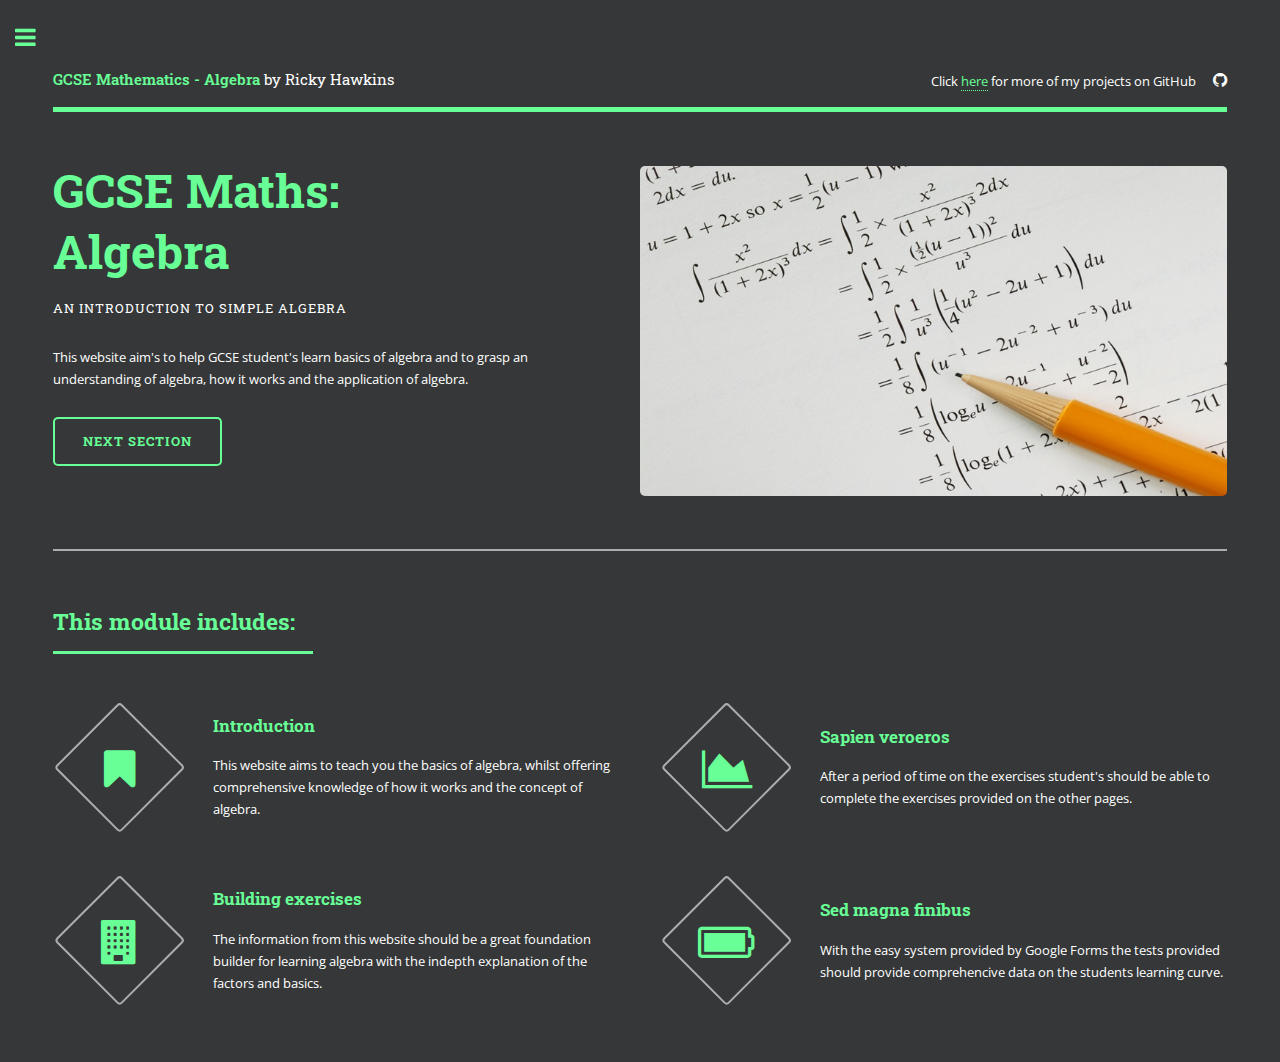
==== index.html @ 172b79af "Add files via upload" ====
<!DOCTYPE HTML>
<html>
    <head>
        <title>GCSE Mathematics - Algebra</title>
        <meta charset="utf-8" />
        <meta name="viewport" content="width=device-width, initial-scale=1, user-scalable=no" />
        <!--[if lte IE 8]><script src="assets/js/ie/html5shiv.js"></script><![endif]-->
        <link rel="stylesheet" href="assets/css/main.css" />
        <!--[if lte IE 9]><link rel="stylesheet" href="assets/css/ie9.css" /><![endif]-->
        <!--[if lte IE 8]><link rel="stylesheet" href="assets/css/ie8.css" /><![endif]-->
    </head>
    <body>

        <!-- Wrapper -->
        <div id="wrapper">

            <!-- Main -->
            <div id="main">
                <div class="inner">

                    <!-- Header -->
                    <header id="header">
                        <a href="index.html" class="logo"><strong>GCSE Mathematics - Algebra</strong> by Ricky Hawkins</a>
                        <ul class="icons">
                            <li>Click <a href="https://github.com/RickyHawkins">here</a> for more of my projects on GitHub</li>
                            <li><a href="https://RickyHawkins.github.io" class="icon fa-github"><span class="label">GitHub</span></a></li>
                        </ul>
                    </header>

                    <!-- Banner -->
                    <section id="banner">
                        <div class="content">
                            <header>
                                <h1>GCSE Maths:<br />
                                    Algebra</h1>
                                <p>An introduction to simple algebra</p>
                            </header>
                            <p>This website aim's to help GCSE student's learn basics of algebra and to grasp an understanding of algebra, how it works and the application of algebra.</p>
                            <ul class="actions">
                                <li><a href="#" class="button big">Next Section</a></li>
                            </ul>
                        </div>
                        <span class="image object">
                            <img src="images/pic10.jpg" alt="" />
                        </span>
                    </section>

                    <!-- Section -->
                    <section>
                        <header class="major">
                            <h2>This module includes:</h2>
                        </header>
                        <div class="features">
                            <article>
                                <span class="icon fa-bookmark"></span>
                                <div class="content">
                                    <h3>Introduction</h3>
                                    <p>This website aims to teach you the basics of algebra, whilst offering comprehensive knowledge of how it works and the concept of algebra.</p>
                                </div>
                            </article>
                            <article>
                                <span class="icon fa-area-chart"></span>
                                <div class="content">
                                    <h3>Sapien veroeros</h3>
                                    <p>After a period of time on the exercises student's should be able to complete the exercises provided on the other pages.</p>
                                </div>
                            </article>
                            <article>
                                <span class="icon fa-building"></span>
                                <div class="content">
                                    <h3>Building exercises</h3>
                                    <p>The information from this website should be a great foundation builder for learning algebra with the indepth explanation of the factors and basics.</p>
                                </div>
                            </article>
                            <article>
                                <span class="icon fa-battery-4"></span>
                                <div class="content">
                                    <h3>Sed magna finibus</h3>
                                    <p>With the easy system provided by Google Forms the tests provided should provide comprehencive data on the students learning curve.</p>
                                </div>
                            </article>
                        </div>
                    </section>
                </div>
            </div>

            <!-- Sidebar -->
            <div id="sidebar">
                <div class="inner">

                    <!-- Search -->
                    <section id="search" class="alt">
                        <form method="post" action="#">
                            <input type="text" name="query" id="query" placeholder="Search" />
                        </form>
                    </section>

                    <!-- Menu -->
                    <nav id="menu">
                        <header class="major">
                            <h2>Menu</h2>
                        </header>
                        <ul>
                            <li><a href="index.html">Homepage</a></li>
                            <li>
                                <span class="opener">Information</span>
                                <ul>
                                    <li><a href="briefoverview.html">Brief Overview</a></li>
                                    <li><a href="#">Introduction To Algebra</a></li>
                                    <li><a href="#">Informational One</a></li>
                                    <li><a href="#">Informational Two</a></li>
                                </ul>
                            </li>
                            <li>
                                <span class="opener">Exercises</span>
                                <ul>
                                    <li><a href="#">Exercise One</a></li>
                                    <li><a href="#">Exercise Two</a></li>
                                    <li><a href="#">Exercise Three</a></li>
                                    <li><a href="#">Exercise Four</a></li>
                                </ul>
                            </li>
                        </ul>
                    </nav>

                    <!-- Section -->
                    <section>
                        <header class="major">
                            <h2>Contact for support.</h2>
                        </header>
                        <p>If you feel anything on this website is unsuitable or portraying incorrect information or for any other inquiries please get in touch.</p>
                        <ul class="contact">
                            <li class="fa-envelope-o"><a href="#">H10044006@student.southstaffs.ac.uk</a></li>
                            <li class="fa-phone">To be added. </li>
                            <li class="fa-home">No current residence/office <br>
                            To be announced.</li>
                        </ul>
                    </section>

                    <!-- Footer -->
                    <footer id="footer">
                        <p class="copyright">&copy; <a href="https:github.com/RickyHawkins">Ricky Hawkins</a>. All rights reserved.</p>
                    </footer>

                </div>
            </div>

        </div>

        <!-- Scripts -->
        <script src="assets/js/jquery.min.js"></script>
        <script src="assets/js/skel.min.js"></script>
        <script src="assets/js/util.js"></script>
        <!--[if lte IE 8]><script src="assets/js/ie/respond.min.js"></script><![endif]-->
        <script src="assets/js/main.js"></script>

    </body>
</html>
---- assets/css/main.css ----
@import url(font-awesome.min.css);
@import url("https://fonts.googleapis.com/css?family=Open+Sans:400,600,400italic,600italic|Roboto+Slab:400,700");

	html, body, div, span, applet, object, iframe, h1, h2, h3, h4, h5, h6, p, blockquote, pre, a, abbr, acronym, address, big, cite, code, del, dfn, em, img, ins, kbd, q, s, samp, small, strike, strong, sub, sup, tt, var, b, u, i, center, dl, dt, dd, ol, ul, li, fieldset, form, label, legend, table, caption, tbody, tfoot, thead, tr, th, td, article, aside, canvas, details, embed, figure, figcaption, footer, header, hgroup, menu, nav, output, ruby, section, summary, time, mark, audio, video {
		margin: 0;
		padding: 0;
		border: 0;
		font-size: 100%;
		font: inherit;
		vertical-align: baseline;
	}

	article, aside, details, figcaption, figure, footer, header, hgroup, menu, nav, section {
		display: block;
	}

	body {
		line-height: 1;
	}

	ol, ul {
		list-style: none;
	}

	blockquote, q {
		quotes: none;
	}

	blockquote:before, blockquote:after, q:before, q:after {
		content: '';
		content: none;
	}

	table {
		border-collapse: collapse;
		border-spacing: 0;
	}

	body {
		-webkit-text-size-adjust: none;
	}

/* Box Model */

	*, *:before, *:after {
		-moz-box-sizing: border-box;
		-webkit-box-sizing: border-box;
		box-sizing: border-box;
	}

/* Grid */

	.row {
		border-bottom: solid 1px transparent;
		-moz-box-sizing: border-box;
		-webkit-box-sizing: border-box;
		box-sizing: border-box;
	}

	.row > * {
		float: left;
		-moz-box-sizing: border-box;
		-webkit-box-sizing: border-box;
		box-sizing: border-box;
	}

	.row:after, .row:before {
		content: '';
		display: block;
		clear: both;
		height: 0;
	}

	.row.uniform > * > :first-child {
		margin-top: 0;
	}

	.row.uniform > * > :last-child {
		margin-bottom: 0;
	}

	.row.\30 \25 > * {
		padding: 0 0 0 0em;
	}

	.row.\30 \25 {
		margin: 0 0 -1px 0em;
	}

	.row.uniform.\30 \25 > * {
		padding: 0em 0 0 0em;
	}

	.row.uniform.\30 \25 {
		margin: 0em 0 -1px 0em;
	}

	.row > * {
		padding: 0 0 0 1.5em;
	}

	.row {
		margin: 0 0 -1px -1.5em;
	}

	.row.uniform > * {
		padding: 1.5em 0 0 1.5em;
	}

	.row.uniform {
		margin: -1.5em 0 -1px -1.5em;
	}

	.row.\32 00\25 > * {
		padding: 0 0 0 3em;
	}

	.row.\32 00\25 {
		margin: 0 0 -1px -3em;
	}

	.row.uniform.\32 00\25 > * {
		padding: 3em 0 0 3em;
	}

	.row.uniform.\32 00\25 {
		margin: -3em 0 -1px -3em;
	}

	.row.\31 50\25 > * {
		padding: 0 0 0 2.25em;
	}

	.row.\31 50\25 {
		margin: 0 0 -1px -2.25em;
	}

	.row.uniform.\31 50\25 > * {
		padding: 2.25em 0 0 2.25em;
	}

	.row.uniform.\31 50\25 {
		margin: -2.25em 0 -1px -2.25em;
	}

	.row.\35 0\25 > * {
		padding: 0 0 0 0.75em;
	}

	.row.\35 0\25 {
		margin: 0 0 -1px -0.75em;
	}

	.row.uniform.\35 0\25 > * {
		padding: 0.75em 0 0 0.75em;
	}

	.row.uniform.\35 0\25 {
		margin: -0.75em 0 -1px -0.75em;
	}

	.row.\32 5\25 > * {
		padding: 0 0 0 0.375em;
	}

	.row.\32 5\25 {
		margin: 0 0 -1px -0.375em;
	}

	.row.uniform.\32 5\25 > * {
		padding: 0.375em 0 0 0.375em;
	}

	.row.uniform.\32 5\25 {
		margin: -0.375em 0 -1px -0.375em;
	}

	.\31 2u, .\31 2u\24 {
		width: 100%;
		clear: none;
		margin-left: 0;
	}

	.\31 1u, .\31 1u\24 {
		width: 91.6666666667%;
		clear: none;
		margin-left: 0;
	}

	.\31 0u, .\31 0u\24 {
		width: 83.3333333333%;
		clear: none;
		margin-left: 0;
	}

	.\39 u, .\39 u\24 {
		width: 75%;
		clear: none;
		margin-left: 0;
	}

	.\38 u, .\38 u\24 {
		width: 66.6666666667%;
		clear: none;
		margin-left: 0;
	}

	.\37 u, .\37 u\24 {
		width: 58.3333333333%;
		clear: none;
		margin-left: 0;
	}

	.\36 u, .\36 u\24 {
		width: 50%;
		clear: none;
		margin-left: 0;
	}

	.\35 u, .\35 u\24 {
		width: 41.6666666667%;
		clear: none;
		margin-left: 0;
	}

	.\34 u, .\34 u\24 {
		width: 33.3333333333%;
		clear: none;
		margin-left: 0;
	}

	.\33 u, .\33 u\24 {
		width: 25%;
		clear: none;
		margin-left: 0;
	}

	.\32 u, .\32 u\24 {
		width: 16.6666666667%;
		clear: none;
		margin-left: 0;
	}

	.\31 u, .\31 u\24 {
		width: 8.3333333333%;
		clear: none;
		margin-left: 0;
	}

	.\31 2u\24 + *,
	.\31 1u\24 + *,
	.\31 0u\24 + *,
	.\39 u\24 + *,
	.\38 u\24 + *,
	.\37 u\24 + *,
	.\36 u\24 + *,
	.\35 u\24 + *,
	.\34 u\24 + *,
	.\33 u\24 + *,
	.\32 u\24 + *,
	.\31 u\24 + * {
		clear: left;
	}

	.\-11u {
		margin-left: 91.66667%;
	}

	.\-10u {
		margin-left: 83.33333%;
	}

	.\-9u {
		margin-left: 75%;
	}

	.\-8u {
		margin-left: 66.66667%;
	}

	.\-7u {
		margin-left: 58.33333%;
	}

	.\-6u {
		margin-left: 50%;
	}

	.\-5u {
		margin-left: 41.66667%;
	}

	.\-4u {
		margin-left: 33.33333%;
	}

	.\-3u {
		margin-left: 25%;
	}

	.\-2u {
		margin-left: 16.66667%;
	}

	.\-1u {
		margin-left: 8.33333%;
	}

	@media screen and (max-width: 1680px) {

		.row > * {
			padding: 0 0 0 1.5em;
		}

		.row {
			margin: 0 0 -1px -1.5em;
		}

		.row.uniform > * {
			padding: 1.5em 0 0 1.5em;
		}

		.row.uniform {
			margin: -1.5em 0 -1px -1.5em;
		}

		.row.\32 00\25 > * {
			padding: 0 0 0 3em;
		}

		.row.\32 00\25 {
			margin: 0 0 -1px -3em;
		}

		.row.uniform.\32 00\25 > * {
			padding: 3em 0 0 3em;
		}

		.row.uniform.\32 00\25 {
			margin: -3em 0 -1px -3em;
		}

		.row.\31 50\25 > * {
			padding: 0 0 0 2.25em;
		}

		.row.\31 50\25 {
			margin: 0 0 -1px -2.25em;
		}

		.row.uniform.\31 50\25 > * {
			padding: 2.25em 0 0 2.25em;
		}

		.row.uniform.\31 50\25 {
			margin: -2.25em 0 -1px -2.25em;
		}

		.row.\35 0\25 > * {
			padding: 0 0 0 0.75em;
		}

		.row.\35 0\25 {
			margin: 0 0 -1px -0.75em;
		}

		.row.uniform.\35 0\25 > * {
			padding: 0.75em 0 0 0.75em;
		}

		.row.uniform.\35 0\25 {
			margin: -0.75em 0 -1px -0.75em;
		}

		.row.\32 5\25 > * {
			padding: 0 0 0 0.375em;
		}

		.row.\32 5\25 {
			margin: 0 0 -1px -0.375em;
		}

		.row.uniform.\32 5\25 > * {
			padding: 0.375em 0 0 0.375em;
		}

		.row.uniform.\32 5\25 {
			margin: -0.375em 0 -1px -0.375em;
		}

		.\31 2u\28xlarge\29, .\31 2u\24\28xlarge\29 {
			width: 100%;
			clear: none;
			margin-left: 0;
		}

		.\31 1u\28xlarge\29, .\31 1u\24\28xlarge\29 {
			width: 91.6666666667%;
			clear: none;
			margin-left: 0;
		}

		.\31 0u\28xlarge\29, .\31 0u\24\28xlarge\29 {
			width: 83.3333333333%;
			clear: none;
			margin-left: 0;
		}

		.\39 u\28xlarge\29, .\39 u\24\28xlarge\29 {
			width: 75%;
			clear: none;
			margin-left: 0;
		}

		.\38 u\28xlarge\29, .\38 u\24\28xlarge\29 {
			width: 66.6666666667%;
			clear: none;
			margin-left: 0;
		}

		.\37 u\28xlarge\29, .\37 u\24\28xlarge\29 {
			width: 58.3333333333%;
			clear: none;
			margin-left: 0;
		}

		.\36 u\28xlarge\29, .\36 u\24\28xlarge\29 {
			width: 50%;
			clear: none;
			margin-left: 0;
		}

		.\35 u\28xlarge\29, .\35 u\24\28xlarge\29 {
			width: 41.6666666667%;
			clear: none;
			margin-left: 0;
		}

		.\34 u\28xlarge\29, .\34 u\24\28xlarge\29 {
			width: 33.3333333333%;
			clear: none;
			margin-left: 0;
		}

		.\33 u\28xlarge\29, .\33 u\24\28xlarge\29 {
			width: 25%;
			clear: none;
			margin-left: 0;
		}

		.\32 u\28xlarge\29, .\32 u\24\28xlarge\29 {
			width: 16.6666666667%;
			clear: none;
			margin-left: 0;
		}

		.\31 u\28xlarge\29, .\31 u\24\28xlarge\29 {
			width: 8.3333333333%;
			clear: none;
			margin-left: 0;
		}

		.\31 2u\24\28xlarge\29 + *,
		.\31 1u\24\28xlarge\29 + *,
		.\31 0u\24\28xlarge\29 + *,
		.\39 u\24\28xlarge\29 + *,
		.\38 u\24\28xlarge\29 + *,
		.\37 u\24\28xlarge\29 + *,
		.\36 u\24\28xlarge\29 + *,
		.\35 u\24\28xlarge\29 + *,
		.\34 u\24\28xlarge\29 + *,
		.\33 u\24\28xlarge\29 + *,
		.\32 u\24\28xlarge\29 + *,
		.\31 u\24\28xlarge\29 + * {
			clear: left;
		}

		.\-11u\28xlarge\29 {
			margin-left: 91.66667%;
		}

		.\-10u\28xlarge\29 {
			margin-left: 83.33333%;
		}

		.\-9u\28xlarge\29 {
			margin-left: 75%;
		}

		.\-8u\28xlarge\29 {
			margin-left: 66.66667%;
		}

		.\-7u\28xlarge\29 {
			margin-left: 58.33333%;
		}

		.\-6u\28xlarge\29 {
			margin-left: 50%;
		}

		.\-5u\28xlarge\29 {
			margin-left: 41.66667%;
		}

		.\-4u\28xlarge\29 {
			margin-left: 33.33333%;
		}

		.\-3u\28xlarge\29 {
			margin-left: 25%;
		}

		.\-2u\28xlarge\29 {
			margin-left: 16.66667%;
		}

		.\-1u\28xlarge\29 {
			margin-left: 8.33333%;
		}

	}

	@media screen and (max-width: 1280px) {

		.row > * {
			padding: 0 0 0 1.5em;
		}

		.row {
			margin: 0 0 -1px -1.5em;
		}

		.row.uniform > * {
			padding: 1.5em 0 0 1.5em;
		}

		.row.uniform {
			margin: -1.5em 0 -1px -1.5em;
		}

		.row.\32 00\25 > * {
			padding: 0 0 0 3em;
		}

		.row.\32 00\25 {
			margin: 0 0 -1px -3em;
		}

		.row.uniform.\32 00\25 > * {
			padding: 3em 0 0 3em;
		}

		.row.uniform.\32 00\25 {
			margin: -3em 0 -1px -3em;
		}

		.row.\31 50\25 > * {
			padding: 0 0 0 2.25em;
		}

		.row.\31 50\25 {
			margin: 0 0 -1px -2.25em;
		}

		.row.uniform.\31 50\25 > * {
			padding: 2.25em 0 0 2.25em;
		}

		.row.uniform.\31 50\25 {
			margin: -2.25em 0 -1px -2.25em;
		}

		.row.\35 0\25 > * {
			padding: 0 0 0 0.75em;
		}

		.row.\35 0\25 {
			margin: 0 0 -1px -0.75em;
		}

		.row.uniform.\35 0\25 > * {
			padding: 0.75em 0 0 0.75em;
		}

		.row.uniform.\35 0\25 {
			margin: -0.75em 0 -1px -0.75em;
		}

		.row.\32 5\25 > * {
			padding: 0 0 0 0.375em;
		}

		.row.\32 5\25 {
			margin: 0 0 -1px -0.375em;
		}

		.row.uniform.\32 5\25 > * {
			padding: 0.375em 0 0 0.375em;
		}

		.row.uniform.\32 5\25 {
			margin: -0.375em 0 -1px -0.375em;
		}

		.\31 2u\28large\29, .\31 2u\24\28large\29 {
			width: 100%;
			clear: none;
			margin-left: 0;
		}

		.\31 1u\28large\29, .\31 1u\24\28large\29 {
			width: 91.6666666667%;
			clear: none;
			margin-left: 0;
		}

		.\31 0u\28large\29, .\31 0u\24\28large\29 {
			width: 83.3333333333%;
			clear: none;
			margin-left: 0;
		}

		.\39 u\28large\29, .\39 u\24\28large\29 {
			width: 75%;
			clear: none;
			margin-left: 0;
		}

		.\38 u\28large\29, .\38 u\24\28large\29 {
			width: 66.6666666667%;
			clear: none;
			margin-left: 0;
		}

		.\37 u\28large\29, .\37 u\24\28large\29 {
			width: 58.3333333333%;
			clear: none;
			margin-left: 0;
		}

		.\36 u\28large\29, .\36 u\24\28large\29 {
			width: 50%;
			clear: none;
			margin-left: 0;
		}

		.\35 u\28large\29, .\35 u\24\28large\29 {
			width: 41.6666666667%;
			clear: none;
			margin-left: 0;
		}

		.\34 u\28large\29, .\34 u\24\28large\29 {
			width: 33.3333333333%;
			clear: none;
			margin-left: 0;
		}

		.\33 u\28large\29, .\33 u\24\28large\29 {
			width: 25%;
			clear: none;
			margin-left: 0;
		}

		.\32 u\28large\29, .\32 u\24\28large\29 {
			width: 16.6666666667%;
			clear: none;
			margin-left: 0;
		}

		.\31 u\28large\29, .\31 u\24\28large\29 {
			width: 8.3333333333%;
			clear: none;
			margin-left: 0;
		}

		.\31 2u\24\28large\29 + *,
		.\31 1u\24\28large\29 + *,
		.\31 0u\24\28large\29 + *,
		.\39 u\24\28large\29 + *,
		.\38 u\24\28large\29 + *,
		.\37 u\24\28large\29 + *,
		.\36 u\24\28large\29 + *,
		.\35 u\24\28large\29 + *,
		.\34 u\24\28large\29 + *,
		.\33 u\24\28large\29 + *,
		.\32 u\24\28large\29 + *,
		.\31 u\24\28large\29 + * {
			clear: left;
		}

		.\-11u\28large\29 {
			margin-left: 91.66667%;
		}

		.\-10u\28large\29 {
			margin-left: 83.33333%;
		}

		.\-9u\28large\29 {
			margin-left: 75%;
		}

		.\-8u\28large\29 {
			margin-left: 66.66667%;
		}

		.\-7u\28large\29 {
			margin-left: 58.33333%;
		}

		.\-6u\28large\29 {
			margin-left: 50%;
		}

		.\-5u\28large\29 {
			margin-left: 41.66667%;
		}

		.\-4u\28large\29 {
			margin-left: 33.33333%;
		}

		.\-3u\28large\29 {
			margin-left: 25%;
		}

		.\-2u\28large\29 {
			margin-left: 16.66667%;
		}

		.\-1u\28large\29 {
			margin-left: 8.33333%;
		}

	}

	@media screen and (max-width: 980px) {

		.row > * {
			padding: 0 0 0 1.5em;
		}

		.row {
			margin: 0 0 -1px -1.5em;
		}

		.row.uniform > * {
			padding: 1.5em 0 0 1.5em;
		}

		.row.uniform {
			margin: -1.5em 0 -1px -1.5em;
		}

		.row.\32 00\25 > * {
			padding: 0 0 0 3em;
		}

		.row.\32 00\25 {
			margin: 0 0 -1px -3em;
		}

		.row.uniform.\32 00\25 > * {
			padding: 3em 0 0 3em;
		}

		.row.uniform.\32 00\25 {
			margin: -3em 0 -1px -3em;
		}

		.row.\31 50\25 > * {
			padding: 0 0 0 2.25em;
		}

		.row.\31 50\25 {
			margin: 0 0 -1px -2.25em;
		}

		.row.uniform.\31 50\25 > * {
			padding: 2.25em 0 0 2.25em;
		}

		.row.uniform.\31 50\25 {
			margin: -2.25em 0 -1px -2.25em;
		}

		.row.\35 0\25 > * {
			padding: 0 0 0 0.75em;
		}

		.row.\35 0\25 {
			margin: 0 0 -1px -0.75em;
		}

		.row.uniform.\35 0\25 > * {
			padding: 0.75em 0 0 0.75em;
		}

		.row.uniform.\35 0\25 {
			margin: -0.75em 0 -1px -0.75em;
		}

		.row.\32 5\25 > * {
			padding: 0 0 0 0.375em;
		}

		.row.\32 5\25 {
			margin: 0 0 -1px -0.375em;
		}

		.row.uniform.\32 5\25 > * {
			padding: 0.375em 0 0 0.375em;
		}

		.row.uniform.\32 5\25 {
			margin: -0.375em 0 -1px -0.375em;
		}

		.\31 2u\28medium\29, .\31 2u\24\28medium\29 {
			width: 100%;
			clear: none;
			margin-left: 0;
		}

		.\31 1u\28medium\29, .\31 1u\24\28medium\29 {
			width: 91.6666666667%;
			clear: none;
			margin-left: 0;
		}

		.\31 0u\28medium\29, .\31 0u\24\28medium\29 {
			width: 83.3333333333%;
			clear: none;
			margin-left: 0;
		}

		.\39 u\28medium\29, .\39 u\24\28medium\29 {
			width: 75%;
			clear: none;
			margin-left: 0;
		}

		.\38 u\28medium\29, .\38 u\24\28medium\29 {
			width: 66.6666666667%;
			clear: none;
			margin-left: 0;
		}

		.\37 u\28medium\29, .\37 u\24\28medium\29 {
			width: 58.3333333333%;
			clear: none;
			margin-left: 0;
		}

		.\36 u\28medium\29, .\36 u\24\28medium\29 {
			width: 50%;
			clear: none;
			margin-left: 0;
		}

		.\35 u\28medium\29, .\35 u\24\28medium\29 {
			width: 41.6666666667%;
			clear: none;
			margin-left: 0;
		}

		.\34 u\28medium\29, .\34 u\24\28medium\29 {
			width: 33.3333333333%;
			clear: none;
			margin-left: 0;
		}

		.\33 u\28medium\29, .\33 u\24\28medium\29 {
			width: 25%;
			clear: none;
			margin-left: 0;
		}

		.\32 u\28medium\29, .\32 u\24\28medium\29 {
			width: 16.6666666667%;
			clear: none;
			margin-left: 0;
		}

		.\31 u\28medium\29, .\31 u\24\28medium\29 {
			width: 8.3333333333%;
			clear: none;
			margin-left: 0;
		}

		.\31 2u\24\28medium\29 + *,
		.\31 1u\24\28medium\29 + *,
		.\31 0u\24\28medium\29 + *,
		.\39 u\24\28medium\29 + *,
		.\38 u\24\28medium\29 + *,
		.\37 u\24\28medium\29 + *,
		.\36 u\24\28medium\29 + *,
		.\35 u\24\28medium\29 + *,
		.\34 u\24\28medium\29 + *,
		.\33 u\24\28medium\29 + *,
		.\32 u\24\28medium\29 + *,
		.\31 u\24\28medium\29 + * {
			clear: left;
		}

		.\-11u\28medium\29 {
			margin-left: 91.66667%;
		}

		.\-10u\28medium\29 {
			margin-left: 83.33333%;
		}

		.\-9u\28medium\29 {
			margin-left: 75%;
		}

		.\-8u\28medium\29 {
			margin-left: 66.66667%;
		}

		.\-7u\28medium\29 {
			margin-left: 58.33333%;
		}

		.\-6u\28medium\29 {
			margin-left: 50%;
		}

		.\-5u\28medium\29 {
			margin-left: 41.66667%;
		}

		.\-4u\28medium\29 {
			margin-left: 33.33333%;
		}

		.\-3u\28medium\29 {
			margin-left: 25%;
		}

		.\-2u\28medium\29 {
			margin-left: 16.66667%;
		}

		.\-1u\28medium\29 {
			margin-left: 8.33333%;
		}

	}

	@media screen and (max-width: 736px) {

		.row > * {
			padding: 0 0 0 1.5em;
		}

		.row {
			margin: 0 0 -1px -1.5em;
		}

		.row.uniform > * {
			padding: 1.5em 0 0 1.5em;
		}

		.row.uniform {
			margin: -1.5em 0 -1px -1.5em;
		}

		.row.\32 00\25 > * {
			padding: 0 0 0 3em;
		}

		.row.\32 00\25 {
			margin: 0 0 -1px -3em;
		}

		.row.uniform.\32 00\25 > * {
			padding: 3em 0 0 3em;
		}

		.row.uniform.\32 00\25 {
			margin: -3em 0 -1px -3em;
		}

		.row.\31 50\25 > * {
			padding: 0 0 0 2.25em;
		}

		.row.\31 50\25 {
			margin: 0 0 -1px -2.25em;
		}

		.row.uniform.\31 50\25 > * {
			padding: 2.25em 0 0 2.25em;
		}

		.row.uniform.\31 50\25 {
			margin: -2.25em 0 -1px -2.25em;
		}

		.row.\35 0\25 > * {
			padding: 0 0 0 0.75em;
		}

		.row.\35 0\25 {
			margin: 0 0 -1px -0.75em;
		}

		.row.uniform.\35 0\25 > * {
			padding: 0.75em 0 0 0.75em;
		}

		.row.uniform.\35 0\25 {
			margin: -0.75em 0 -1px -0.75em;
		}

		.row.\32 5\25 > * {
			padding: 0 0 0 0.375em;
		}

		.row.\32 5\25 {
			margin: 0 0 -1px -0.375em;
		}

		.row.uniform.\32 5\25 > * {
			padding: 0.375em 0 0 0.375em;
		}

		.row.uniform.\32 5\25 {
			margin: -0.375em 0 -1px -0.375em;
		}

		.\31 2u\28small\29, .\31 2u\24\28small\29 {
			width: 100%;
			clear: none;
			margin-left: 0;
		}

		.\31 1u\28small\29, .\31 1u\24\28small\29 {
			width: 91.6666666667%;
			clear: none;
			margin-left: 0;
		}

		.\31 0u\28small\29, .\31 0u\24\28small\29 {
			width: 83.3333333333%;
			clear: none;
			margin-left: 0;
		}

		.\39 u\28small\29, .\39 u\24\28small\29 {
			width: 75%;
			clear: none;
			margin-left: 0;
		}

		.\38 u\28small\29, .\38 u\24\28small\29 {
			width: 66.6666666667%;
			clear: none;
			margin-left: 0;
		}

		.\37 u\28small\29, .\37 u\24\28small\29 {
			width: 58.3333333333%;
			clear: none;
			margin-left: 0;
		}

		.\36 u\28small\29, .\36 u\24\28small\29 {
			width: 50%;
			clear: none;
			margin-left: 0;
		}

		.\35 u\28small\29, .\35 u\24\28small\29 {
			width: 41.6666666667%;
			clear: none;
			margin-left: 0;
		}

		.\34 u\28small\29, .\34 u\24\28small\29 {
			width: 33.3333333333%;
			clear: none;
			margin-left: 0;
		}

		.\33 u\28small\29, .\33 u\24\28small\29 {
			width: 25%;
			clear: none;
			margin-left: 0;
		}

		.\32 u\28small\29, .\32 u\24\28small\29 {
			width: 16.6666666667%;
			clear: none;
			margin-left: 0;
		}

		.\31 u\28small\29, .\31 u\24\28small\29 {
			width: 8.3333333333%;
			clear: none;
			margin-left: 0;
		}

		.\31 2u\24\28small\29 + *,
		.\31 1u\24\28small\29 + *,
		.\31 0u\24\28small\29 + *,
		.\39 u\24\28small\29 + *,
		.\38 u\24\28small\29 + *,
		.\37 u\24\28small\29 + *,
		.\36 u\24\28small\29 + *,
		.\35 u\24\28small\29 + *,
		.\34 u\24\28small\29 + *,
		.\33 u\24\28small\29 + *,
		.\32 u\24\28small\29 + *,
		.\31 u\24\28small\29 + * {
			clear: left;
		}

		.\-11u\28small\29 {
			margin-left: 91.66667%;
		}

		.\-10u\28small\29 {
			margin-left: 83.33333%;
		}

		.\-9u\28small\29 {
			margin-left: 75%;
		}

		.\-8u\28small\29 {
			margin-left: 66.66667%;
		}

		.\-7u\28small\29 {
			margin-left: 58.33333%;
		}

		.\-6u\28small\29 {
			margin-left: 50%;
		}

		.\-5u\28small\29 {
			margin-left: 41.66667%;
		}

		.\-4u\28small\29 {
			margin-left: 33.33333%;
		}

		.\-3u\28small\29 {
			margin-left: 25%;
		}

		.\-2u\28small\29 {
			margin-left: 16.66667%;
		}

		.\-1u\28small\29 {
			margin-left: 8.33333%;
		}

	}

	@media screen and (max-width: 480px) {

		.row > * {
			padding: 0 0 0 1.5em;
		}

		.row {
			margin: 0 0 -1px -1.5em;
		}

		.row.uniform > * {
			padding: 1.5em 0 0 1.5em;
		}

		.row.uniform {
			margin: -1.5em 0 -1px -1.5em;
		}

		.row.\32 00\25 > * {
			padding: 0 0 0 3em;
		}

		.row.\32 00\25 {
			margin: 0 0 -1px -3em;
		}

		.row.uniform.\32 00\25 > * {
			padding: 3em 0 0 3em;
		}

		.row.uniform.\32 00\25 {
			margin: -3em 0 -1px -3em;
		}

		.row.\31 50\25 > * {
			padding: 0 0 0 2.25em;
		}

		.row.\31 50\25 {
			margin: 0 0 -1px -2.25em;
		}

		.row.uniform.\31 50\25 > * {
			padding: 2.25em 0 0 2.25em;
		}

		.row.uniform.\31 50\25 {
			margin: -2.25em 0 -1px -2.25em;
		}

		.row.\35 0\25 > * {
			padding: 0 0 0 0.75em;
		}

		.row.\35 0\25 {
			margin: 0 0 -1px -0.75em;
		}

		.row.uniform.\35 0\25 > * {
			padding: 0.75em 0 0 0.75em;
		}

		.row.uniform.\35 0\25 {
			margin: -0.75em 0 -1px -0.75em;
		}

		.row.\32 5\25 > * {
			padding: 0 0 0 0.375em;
		}

		.row.\32 5\25 {
			margin: 0 0 -1px -0.375em;
		}

		.row.uniform.\32 5\25 > * {
			padding: 0.375em 0 0 0.375em;
		}

		.row.uniform.\32 5\25 {
			margin: -0.375em 0 -1px -0.375em;
		}

		.\31 2u\28xsmall\29, .\31 2u\24\28xsmall\29 {
			width: 100%;
			clear: none;
			margin-left: 0;
		}

		.\31 1u\28xsmall\29, .\31 1u\24\28xsmall\29 {
			width: 91.6666666667%;
			clear: none;
			margin-left: 0;
		}

		.\31 0u\28xsmall\29, .\31 0u\24\28xsmall\29 {
			width: 83.3333333333%;
			clear: none;
			margin-left: 0;
		}

		.\39 u\28xsmall\29, .\39 u\24\28xsmall\29 {
			width: 75%;
			clear: none;
			margin-left: 0;
		}

		.\38 u\28xsmall\29, .\38 u\24\28xsmall\29 {
			width: 66.6666666667%;
			clear: none;
			margin-left: 0;
		}

		.\37 u\28xsmall\29, .\37 u\24\28xsmall\29 {
			width: 58.3333333333%;
			clear: none;
			margin-left: 0;
		}

		.\36 u\28xsmall\29, .\36 u\24\28xsmall\29 {
			width: 50%;
			clear: none;
			margin-left: 0;
		}

		.\35 u\28xsmall\29, .\35 u\24\28xsmall\29 {
			width: 41.6666666667%;
			clear: none;
			margin-left: 0;
		}

		.\34 u\28xsmall\29, .\34 u\24\28xsmall\29 {
			width: 33.3333333333%;
			clear: none;
			margin-left: 0;
		}

		.\33 u\28xsmall\29, .\33 u\24\28xsmall\29 {
			width: 25%;
			clear: none;
			margin-left: 0;
		}

		.\32 u\28xsmall\29, .\32 u\24\28xsmall\29 {
			width: 16.6666666667%;
			clear: none;
			margin-left: 0;
		}

		.\31 u\28xsmall\29, .\31 u\24\28xsmall\29 {
			width: 8.3333333333%;
			clear: none;
			margin-left: 0;
		}

		.\31 2u\24\28xsmall\29 + *,
		.\31 1u\24\28xsmall\29 + *,
		.\31 0u\24\28xsmall\29 + *,
		.\39 u\24\28xsmall\29 + *,
		.\38 u\24\28xsmall\29 + *,
		.\37 u\24\28xsmall\29 + *,
		.\36 u\24\28xsmall\29 + *,
		.\35 u\24\28xsmall\29 + *,
		.\34 u\24\28xsmall\29 + *,
		.\33 u\24\28xsmall\29 + *,
		.\32 u\24\28xsmall\29 + *,
		.\31 u\24\28xsmall\29 + * {
			clear: left;
		}

		.\-11u\28xsmall\29 {
			margin-left: 91.66667%;
		}

		.\-10u\28xsmall\29 {
			margin-left: 83.33333%;
		}

		.\-9u\28xsmall\29 {
			margin-left: 75%;
		}

		.\-8u\28xsmall\29 {
			margin-left: 66.66667%;
		}

		.\-7u\28xsmall\29 {
			margin-left: 58.33333%;
		}

		.\-6u\28xsmall\29 {
			margin-left: 50%;
		}

		.\-5u\28xsmall\29 {
			margin-left: 41.66667%;
		}

		.\-4u\28xsmall\29 {
			margin-left: 33.33333%;
		}

		.\-3u\28xsmall\29 {
			margin-left: 25%;
		}

		.\-2u\28xsmall\29 {
			margin-left: 16.66667%;
		}

		.\-1u\28xsmall\29 {
			margin-left: 8.33333%;
		}

	}

	@media screen and (max-width: 360px) {

		.row > * {
			padding: 0 0 0 1.5em;
		}

		.row {
			margin: 0 0 -1px -1.5em;
		}

		.row.uniform > * {
			padding: 1.5em 0 0 1.5em;
		}

		.row.uniform {
			margin: -1.5em 0 -1px -1.5em;
		}

		.row.\32 00\25 > * {
			padding: 0 0 0 3em;
		}

		.row.\32 00\25 {
			margin: 0 0 -1px -3em;
		}

		.row.uniform.\32 00\25 > * {
			padding: 3em 0 0 3em;
		}

		.row.uniform.\32 00\25 {
			margin: -3em 0 -1px -3em;
		}

		.row.\31 50\25 > * {
			padding: 0 0 0 2.25em;
		}

		.row.\31 50\25 {
			margin: 0 0 -1px -2.25em;
		}

		.row.uniform.\31 50\25 > * {
			padding: 2.25em 0 0 2.25em;
		}

		.row.uniform.\31 50\25 {
			margin: -2.25em 0 -1px -2.25em;
		}

		.row.\35 0\25 > * {
			padding: 0 0 0 0.75em;
		}

		.row.\35 0\25 {
			margin: 0 0 -1px -0.75em;
		}

		.row.uniform.\35 0\25 > * {
			padding: 0.75em 0 0 0.75em;
		}

		.row.uniform.\35 0\25 {
			margin: -0.75em 0 -1px -0.75em;
		}

		.row.\32 5\25 > * {
			padding: 0 0 0 0.375em;
		}

		.row.\32 5\25 {
			margin: 0 0 -1px -0.375em;
		}

		.row.uniform.\32 5\25 > * {
			padding: 0.375em 0 0 0.375em;
		}

		.row.uniform.\32 5\25 {
			margin: -0.375em 0 -1px -0.375em;
		}

		.\31 2u\28xxsmall\29, .\31 2u\24\28xxsmall\29 {
			width: 100%;
			clear: none;
			margin-left: 0;
		}

		.\31 1u\28xxsmall\29, .\31 1u\24\28xxsmall\29 {
			width: 91.6666666667%;
			clear: none;
			margin-left: 0;
		}

		.\31 0u\28xxsmall\29, .\31 0u\24\28xxsmall\29 {
			width: 83.3333333333%;
			clear: none;
			margin-left: 0;
		}

		.\39 u\28xxsmall\29, .\39 u\24\28xxsmall\29 {
			width: 75%;
			clear: none;
			margin-left: 0;
		}

		.\38 u\28xxsmall\29, .\38 u\24\28xxsmall\29 {
			width: 66.6666666667%;
			clear: none;
			margin-left: 0;
		}

		.\37 u\28xxsmall\29, .\37 u\24\28xxsmall\29 {
			width: 58.3333333333%;
			clear: none;
			margin-left: 0;
		}

		.\36 u\28xxsmall\29, .\36 u\24\28xxsmall\29 {
			width: 50%;
			clear: none;
			margin-left: 0;
		}

		.\35 u\28xxsmall\29, .\35 u\24\28xxsmall\29 {
			width: 41.6666666667%;
			clear: none;
			margin-left: 0;
		}

		.\34 u\28xxsmall\29, .\34 u\24\28xxsmall\29 {
			width: 33.3333333333%;
			clear: none;
			margin-left: 0;
		}

		.\33 u\28xxsmall\29, .\33 u\24\28xxsmall\29 {
			width: 25%;
			clear: none;
			margin-left: 0;
		}

		.\32 u\28xxsmall\29, .\32 u\24\28xxsmall\29 {
			width: 16.6666666667%;
			clear: none;
			margin-left: 0;
		}

		.\31 u\28xxsmall\29, .\31 u\24\28xxsmall\29 {
			width: 8.3333333333%;
			clear: none;
			margin-left: 0;
		}

		.\31 2u\24\28xxsmall\29 + *,
		.\31 1u\24\28xxsmall\29 + *,
		.\31 0u\24\28xxsmall\29 + *,
		.\39 u\24\28xxsmall\29 + *,
		.\38 u\24\28xxsmall\29 + *,
		.\37 u\24\28xxsmall\29 + *,
		.\36 u\24\28xxsmall\29 + *,
		.\35 u\24\28xxsmall\29 + *,
		.\34 u\24\28xxsmall\29 + *,
		.\33 u\24\28xxsmall\29 + *,
		.\32 u\24\28xxsmall\29 + *,
		.\31 u\24\28xxsmall\29 + * {
			clear: left;
		}

		.\-11u\28xxsmall\29 {
			margin-left: 91.66667%;
		}

		.\-10u\28xxsmall\29 {
			margin-left: 83.33333%;
		}

		.\-9u\28xxsmall\29 {
			margin-left: 75%;
		}

		.\-8u\28xxsmall\29 {
			margin-left: 66.66667%;
		}

		.\-7u\28xxsmall\29 {
			margin-left: 58.33333%;
		}

		.\-6u\28xxsmall\29 {
			margin-left: 50%;
		}

		.\-5u\28xxsmall\29 {
			margin-left: 41.66667%;
		}

		.\-4u\28xxsmall\29 {
			margin-left: 33.33333%;
		}

		.\-3u\28xxsmall\29 {
			margin-left: 25%;
		}

		.\-2u\28xxsmall\29 {
			margin-left: 16.66667%;
		}

		.\-1u\28xxsmall\29 {
			margin-left: 8.33333%;
		}

	}

	@media screen and (min-width: 1681px) {

		.row > * {
			padding: 0 0 0 1.5em;
		}

		.row {
			margin: 0 0 -1px -1.5em;
		}

		.row.uniform > * {
			padding: 1.5em 0 0 1.5em;
		}

		.row.uniform {
			margin: -1.5em 0 -1px -1.5em;
		}

		.row.\32 00\25 > * {
			padding: 0 0 0 3em;
		}

		.row.\32 00\25 {
			margin: 0 0 -1px -3em;
		}

		.row.uniform.\32 00\25 > * {
			padding: 3em 0 0 3em;
		}

		.row.uniform.\32 00\25 {
			margin: -3em 0 -1px -3em;
		}

		.row.\31 50\25 > * {
			padding: 0 0 0 2.25em;
		}

		.row.\31 50\25 {
			margin: 0 0 -1px -2.25em;
		}

		.row.uniform.\31 50\25 > * {
			padding: 2.25em 0 0 2.25em;
		}

		.row.uniform.\31 50\25 {
			margin: -2.25em 0 -1px -2.25em;
		}

		.row.\35 0\25 > * {
			padding: 0 0 0 0.75em;
		}

		.row.\35 0\25 {
			margin: 0 0 -1px -0.75em;
		}

		.row.uniform.\35 0\25 > * {
			padding: 0.75em 0 0 0.75em;
		}

		.row.uniform.\35 0\25 {
			margin: -0.75em 0 -1px -0.75em;
		}

		.row.\32 5\25 > * {
			padding: 0 0 0 0.375em;
		}

		.row.\32 5\25 {
			margin: 0 0 -1px -0.375em;
		}

		.row.uniform.\32 5\25 > * {
			padding: 0.375em 0 0 0.375em;
		}

		.row.uniform.\32 5\25 {
			margin: -0.375em 0 -1px -0.375em;
		}

		.\31 2u\28xlarge-to-max\29, .\31 2u\24\28xlarge-to-max\29 {
			width: 100%;
			clear: none;
			margin-left: 0;
		}

		.\31 1u\28xlarge-to-max\29, .\31 1u\24\28xlarge-to-max\29 {
			width: 91.6666666667%;
			clear: none;
			margin-left: 0;
		}

		.\31 0u\28xlarge-to-max\29, .\31 0u\24\28xlarge-to-max\29 {
			width: 83.3333333333%;
			clear: none;
			margin-left: 0;
		}

		.\39 u\28xlarge-to-max\29, .\39 u\24\28xlarge-to-max\29 {
			width: 75%;
			clear: none;
			margin-left: 0;
		}

		.\38 u\28xlarge-to-max\29, .\38 u\24\28xlarge-to-max\29 {
			width: 66.6666666667%;
			clear: none;
			margin-left: 0;
		}

		.\37 u\28xlarge-to-max\29, .\37 u\24\28xlarge-to-max\29 {
			width: 58.3333333333%;
			clear: none;
			margin-left: 0;
		}

		.\36 u\28xlarge-to-max\29, .\36 u\24\28xlarge-to-max\29 {
			width: 50%;
			clear: none;
			margin-left: 0;
		}

		.\35 u\28xlarge-to-max\29, .\35 u\24\28xlarge-to-max\29 {
			width: 41.6666666667%;
			clear: none;
			margin-left: 0;
		}

		.\34 u\28xlarge-to-max\29, .\34 u\24\28xlarge-to-max\29 {
			width: 33.3333333333%;
			clear: none;
			margin-left: 0;
		}

		.\33 u\28xlarge-to-max\29, .\33 u\24\28xlarge-to-max\29 {
			width: 25%;
			clear: none;
			margin-left: 0;
		}

		.\32 u\28xlarge-to-max\29, .\32 u\24\28xlarge-to-max\29 {
			width: 16.6666666667%;
			clear: none;
			margin-left: 0;
		}

		.\31 u\28xlarge-to-max\29, .\31 u\24\28xlarge-to-max\29 {
			width: 8.3333333333%;
			clear: none;
			margin-left: 0;
		}

		.\31 2u\24\28xlarge-to-max\29 + *,
		.\31 1u\24\28xlarge-to-max\29 + *,
		.\31 0u\24\28xlarge-to-max\29 + *,
		.\39 u\24\28xlarge-to-max\29 + *,
		.\38 u\24\28xlarge-to-max\29 + *,
		.\37 u\24\28xlarge-to-max\29 + *,
		.\36 u\24\28xlarge-to-max\29 + *,
		.\35 u\24\28xlarge-to-max\29 + *,
		.\34 u\24\28xlarge-to-max\29 + *,
		.\33 u\24\28xlarge-to-max\29 + *,
		.\32 u\24\28xlarge-to-max\29 + *,
		.\31 u\24\28xlarge-to-max\29 + * {
			clear: left;
		}

		.\-11u\28xlarge-to-max\29 {
			margin-left: 91.66667%;
		}

		.\-10u\28xlarge-to-max\29 {
			margin-left: 83.33333%;
		}

		.\-9u\28xlarge-to-max\29 {
			margin-left: 75%;
		}

		.\-8u\28xlarge-to-max\29 {
			margin-left: 66.66667%;
		}

		.\-7u\28xlarge-to-max\29 {
			margin-left: 58.33333%;
		}

		.\-6u\28xlarge-to-max\29 {
			margin-left: 50%;
		}

		.\-5u\28xlarge-to-max\29 {
			margin-left: 41.66667%;
		}

		.\-4u\28xlarge-to-max\29 {
			margin-left: 33.33333%;
		}

		.\-3u\28xlarge-to-max\29 {
			margin-left: 25%;
		}

		.\-2u\28xlarge-to-max\29 {
			margin-left: 16.66667%;
		}

		.\-1u\28xlarge-to-max\29 {
			margin-left: 8.33333%;
		}

	}

	@media screen and (min-width: 481px) and (max-width: 1680px) {

		.row > * {
			padding: 0 0 0 1.5em;
		}

		.row {
			margin: 0 0 -1px -1.5em;
		}

		.row.uniform > * {
			padding: 1.5em 0 0 1.5em;
		}

		.row.uniform {
			margin: -1.5em 0 -1px -1.5em;
		}

		.row.\32 00\25 > * {
			padding: 0 0 0 3em;
		}

		.row.\32 00\25 {
			margin: 0 0 -1px -3em;
		}

		.row.uniform.\32 00\25 > * {
			padding: 3em 0 0 3em;
		}

		.row.uniform.\32 00\25 {
			margin: -3em 0 -1px -3em;
		}

		.row.\31 50\25 > * {
			padding: 0 0 0 2.25em;
		}

		.row.\31 50\25 {
			margin: 0 0 -1px -2.25em;
		}

		.row.uniform.\31 50\25 > * {
			padding: 2.25em 0 0 2.25em;
		}

		.row.uniform.\31 50\25 {
			margin: -2.25em 0 -1px -2.25em;
		}

		.row.\35 0\25 > * {
			padding: 0 0 0 0.75em;
		}

		.row.\35 0\25 {
			margin: 0 0 -1px -0.75em;
		}

		.row.uniform.\35 0\25 > * {
			padding: 0.75em 0 0 0.75em;
		}

		.row.uniform.\35 0\25 {
			margin: -0.75em 0 -1px -0.75em;
		}

		.row.\32 5\25 > * {
			padding: 0 0 0 0.375em;
		}

		.row.\32 5\25 {
			margin: 0 0 -1px -0.375em;
		}

		.row.uniform.\32 5\25 > * {
			padding: 0.375em 0 0 0.375em;
		}

		.row.uniform.\32 5\25 {
			margin: -0.375em 0 -1px -0.375em;
		}

		.\31 2u\28small-to-xlarge\29, .\31 2u\24\28small-to-xlarge\29 {
			width: 100%;
			clear: none;
			margin-left: 0;
		}

		.\31 1u\28small-to-xlarge\29, .\31 1u\24\28small-to-xlarge\29 {
			width: 91.6666666667%;
			clear: none;
			margin-left: 0;
		}

		.\31 0u\28small-to-xlarge\29, .\31 0u\24\28small-to-xlarge\29 {
			width: 83.3333333333%;
			clear: none;
			margin-left: 0;
		}

		.\39 u\28small-to-xlarge\29, .\39 u\24\28small-to-xlarge\29 {
			width: 75%;
			clear: none;
			margin-left: 0;
		}

		.\38 u\28small-to-xlarge\29, .\38 u\24\28small-to-xlarge\29 {
			width: 66.6666666667%;
			clear: none;
			margin-left: 0;
		}

		.\37 u\28small-to-xlarge\29, .\37 u\24\28small-to-xlarge\29 {
			width: 58.3333333333%;
			clear: none;
			margin-left: 0;
		}

		.\36 u\28small-to-xlarge\29, .\36 u\24\28small-to-xlarge\29 {
			width: 50%;
			clear: none;
			margin-left: 0;
		}

		.\35 u\28small-to-xlarge\29, .\35 u\24\28small-to-xlarge\29 {
			width: 41.6666666667%;
			clear: none;
			margin-left: 0;
		}

		.\34 u\28small-to-xlarge\29, .\34 u\24\28small-to-xlarge\29 {
			width: 33.3333333333%;
			clear: none;
			margin-left: 0;
		}

		.\33 u\28small-to-xlarge\29, .\33 u\24\28small-to-xlarge\29 {
			width: 25%;
			clear: none;
			margin-left: 0;
		}

		.\32 u\28small-to-xlarge\29, .\32 u\24\28small-to-xlarge\29 {
			width: 16.6666666667%;
			clear: none;
			margin-left: 0;
		}

		.\31 u\28small-to-xlarge\29, .\31 u\24\28small-to-xlarge\29 {
			width: 8.3333333333%;
			clear: none;
			margin-left: 0;
		}

		.\31 2u\24\28small-to-xlarge\29 + *,
		.\31 1u\24\28small-to-xlarge\29 + *,
		.\31 0u\24\28small-to-xlarge\29 + *,
		.\39 u\24\28small-to-xlarge\29 + *,
		.\38 u\24\28small-to-xlarge\29 + *,
		.\37 u\24\28small-to-xlarge\29 + *,
		.\36 u\24\28small-to-xlarge\29 + *,
		.\35 u\24\28small-to-xlarge\29 + *,
		.\34 u\24\28small-to-xlarge\29 + *,
		.\33 u\24\28small-to-xlarge\29 + *,
		.\32 u\24\28small-to-xlarge\29 + *,
		.\31 u\24\28small-to-xlarge\29 + * {
			clear: left;
		}

		.\-11u\28small-to-xlarge\29 {
			margin-left: 91.66667%;
		}

		.\-10u\28small-to-xlarge\29 {
			margin-left: 83.33333%;
		}

		.\-9u\28small-to-xlarge\29 {
			margin-left: 75%;
		}

		.\-8u\28small-to-xlarge\29 {
			margin-left: 66.66667%;
		}

		.\-7u\28small-to-xlarge\29 {
			margin-left: 58.33333%;
		}

		.\-6u\28small-to-xlarge\29 {
			margin-left: 50%;
		}

		.\-5u\28small-to-xlarge\29 {
			margin-left: 41.66667%;
		}

		.\-4u\28small-to-xlarge\29 {
			margin-left: 33.33333%;
		}

		.\-3u\28small-to-xlarge\29 {
			margin-left: 25%;
		}

		.\-2u\28small-to-xlarge\29 {
			margin-left: 16.66667%;
		}

		.\-1u\28small-to-xlarge\29 {
			margin-left: 8.33333%;
		}

	}

/* Basic */

	@-ms-viewport {
		width: device-width;
	}

	body {
		-ms-overflow-style: scrollbar;
	}

	@media screen and (max-width: 480px) {

		html, body {
			min-width: 320px;
		}

	}

	body {
        background: #353738;
	}

		body.is-loading *, body.is-loading *:before, body.is-loading *:after, body.is-resizing *, body.is-resizing *:before, body.is-resizing *:after {
			-moz-animation: none !important;
			-webkit-animation: none !important;
			-ms-animation: none !important;
			animation: none !important;
			-moz-transition: none !important;
			-webkit-transition: none !important;
			-ms-transition: none !important;
			transition: none !important;
		}

/* Type */

	body, input, select, textarea {
		color: #FFFFFF;
		font-family: "Open Sans", sans-serif;
		font-size: 13pt;
		font-weight: 400;
		line-height: 1.65;
	}

		@media screen and (max-width: 1680px) {

			body, input, select, textarea {
				font-size: 11pt;
			}

		}

		@media screen and (max-width: 1280px) {

			body, input, select, textarea {
				font-size: 10pt;
			}

		}

		@media screen and (max-width: 360px) {

			body, input, select, textarea {
				font-size: 9pt;
			}

		}

	a {
		-moz-transition: color 0.2s ease-in-out, border-bottom-color 0.2s ease-in-out;
		-webkit-transition: color 0.2s ease-in-out, border-bottom-color 0.2s ease-in-out;
		-ms-transition: color 0.2s ease-in-out, border-bottom-color 0.2s ease-in-out;
		transition: color 0.2s ease-in-out, border-bottom-color 0.2s ease-in-out;
		border-bottom: dotted 1px;
        color: #68FF96;
		text-decoration: none;
	}

		a:hover {
            border-bottom-color:#3BFF5E;
            color: #68FF96 !important;
		}

			a:hover strong {
				color: inherit;
			}

	strong, b {
        color:#68FF96 /**#3d4449**/;
		font-weight: 600;
	}

	em, i {
		font-style: italic;
	}

	p {
		margin: 0 0 2em 0;
	}

	h1, h2, h3, h4, h5, h6 {
        color: #68FF96;
		font-family: "Roboto Slab", serif;
		font-weight: 700;
		line-height: 1.5;
		margin: 0 0 1em 0;
	}

		h1 a, h2 a, h3 a, h4 a, h5 a, h6 a {
			color: inherit;
			text-decoration: none;
		}

	h1 {
		font-size: 4em;
		margin: 0 0 0.5em 0;
		line-height: 1.3;
	}

	h2 {
		font-size: 1.75em;
	}

	h3 {
		font-size: 1.25em;
	}

	h4 {
		font-size: 1.1em;
	}

	h5 {
		font-size: 0.9em;
	}

	h6 {
		font-size: 0.7em;
	}

	@media screen and (max-width: 1680px) {

		h1 {
			font-size: 3.5em;
		}

	}

	@media screen and (max-width: 980px) {

		h1 {
			font-size: 3.25em;
		}

	}

	@media screen and (max-width: 736px) {

		h1 {
			font-size: 2em;
			line-height: 1.4;
		}

		h2 {
			font-size: 1.5em;
		}

	}

	sub {
		font-size: 0.8em;
		position: relative;
		top: 0.5em;
	}

	sup {
		font-size: 0.8em;
		position: relative;
		top: -0.5em;
	}

	blockquote {
		border-left: solid 3px rgba(210, 215, 217, 0.75);
		font-style: italic;
		margin: 0 0 2em 0;
		padding: 0.5em 0 0.5em 2em;
	}

	code {
		background: rgba(230, 235, 237, 0.25);
		border-radius: 0.375em;
		border: solid 1px rgba(210, 215, 217, 0.75);
		font-family: "Courier New", monospace;
		font-size: 0.9em;
		margin: 0 0.25em;
		padding: 0.25em 0.65em;
	}

	pre {
		-webkit-overflow-scrolling: touch;
		font-family: "Courier New", monospace;
		font-size: 0.9em;
		margin: 0 0 2em 0;
	}

		pre code {
			display: block;
			line-height: 1.75;
			padding: 1em 1.5em;
			overflow-x: auto;
		}

	hr {
		border: 0;
		border-bottom: solid 1px rgba(210, 215, 217, 0.75);
		margin: 2em 0;
	}

		hr.major {
			margin: 3em 0;
		}

	.align-left {
		text-align: left;
	}

	.align-center {
		text-align: center;
	}

	.align-right {
		text-align: right;
	}

/* Section/Article */

	section.special, article.special {
		text-align: center;
	}

	header p {
		font-family: "Roboto Slab", serif;
		font-size: 1em;
		font-weight: 400;
		letter-spacing: 0.075em;
		margin-top: -0.5em;
		text-transform: uppercase;
	}

	header.major > :last-child {
        border-bottom: solid 3px #68FF96;
		display: inline-block;
		margin: 0 0 2em 0;
		padding: 0 0.75em 0.5em 0;
	}

	header.main > :last-child {
		margin: 0 0 1em 0;
	}

/* Form */

	form {
		margin: 0 0 2em 0;
	}

	label {
        color: #68FF96;
		display: block;
		font-size: 0.9em;
		font-weight: 600;
		margin: 0 0 1em 0;
	}

	input[type="text"],
	input[type="password"],
	input[type="email"],
	input[type="tel"],
	input[type="search"],
	input[type="url"],
	select,
	textarea {
		-moz-appearance: none;
		-webkit-appearance: none;
		-ms-appearance: none;
		appearance: none;
		background: #ffffff;
		border-radius: 0.375em;
		border: none;
		border: solid 1px rgba(210, 215, 217, 0.75);
		color: inherit;
		display: block;
		outline: 0;
		padding: 0 1em;
		text-decoration: none;
		width: 100%;
	}

		input[type="text"]:invalid,
		input[type="password"]:invalid,
		input[type="email"]:invalid,
		input[type="tel"]:invalid,
		input[type="search"]:invalid,
		input[type="url"]:invalid,
		select:invalid,
		textarea:invalid {
			box-shadow: none;
		}

		input[type="text"]:focus,
		input[type="password"]:focus,
		input[type="email"]:focus,
		input[type="tel"]:focus,
		input[type="search"]:focus,
		input[type="url"]:focus,
		select:focus,
		textarea:focus {
            border-color: #68FF96;
            box-shadow: 0 0 0 1px #68FF96;
		}

	.select-wrapper {
		text-decoration: none;
		display: block;
		position: relative;
	}

		.select-wrapper:before {
			-moz-osx-font-smoothing: grayscale;
			-webkit-font-smoothing: antialiased;
			font-family: FontAwesome;
			font-style: normal;
			font-weight: normal;
			text-transform: none !important;
		}

		.select-wrapper:before {
			color: rgba(210, 215, 217, 0.75);
			content: '\f078';
			display: block;
			height: 2.75em;
			line-height: 2.75em;
			pointer-events: none;
			position: absolute;
			right: 0;
			text-align: center;
			top: 0;
			width: 2.75em;
		}

		.select-wrapper select::-ms-expand {
			display: none;
		}

	input[type="text"],
	input[type="password"],
	input[type="email"],
	input[type="tel"],
	input[type="search"],
	input[type="url"],
	select {
		height: 2.75em;
	}

	textarea {
		padding: 0.75em 1em;
	}

	input[type="checkbox"],
	input[type="radio"] {
		-moz-appearance: none;
		-webkit-appearance: none;
		-ms-appearance: none;
		appearance: none;
		display: block;
		float: left;
		margin-right: -2em;
		opacity: 0;
		width: 1em;
		z-index: -1;
	}

		input[type="checkbox"] + label,
		input[type="radio"] + label {
			text-decoration: none;
			color: #7f888f;
			cursor: pointer;
			display: inline-block;
			font-size: 1em;
			font-weight: 400;
			padding-left: 2.4em;
			padding-right: 0.75em;
			position: relative;
		}

			input[type="checkbox"] + label:before,
			input[type="radio"] + label:before {
				-moz-osx-font-smoothing: grayscale;
				-webkit-font-smoothing: antialiased;
				font-family: FontAwesome;
				font-style: normal;
				font-weight: normal;
				text-transform: none !important;
			}

			input[type="checkbox"] + label:before,
			input[type="radio"] + label:before {
				background: #ffffff;
				border-radius: 0.375em;
				border: solid 1px rgba(210, 215, 217, 0.75);
				content: '';
				display: inline-block;
				height: 1.65em;
				left: 0;
				line-height: 1.58125em;
				position: absolute;
				text-align: center;
				top: 0;
				width: 1.65em;
			}

		input[type="checkbox"]:checked + label:before,
		input[type="radio"]:checked + label:before {
			background: #3d4449;
			border-color: #3d4449;
			color: #ffffff;
			content: '\f00c';
		}

		input[type="checkbox"]:focus + label:before,
		input[type="radio"]:focus + label:before {
            border-color: #68FF96;
            box-shadow: 0 0 0 1px #68FF96;
		}

	input[type="checkbox"] + label:before {
		border-radius: 0.375em;
	}

	input[type="radio"] + label:before {
		border-radius: 100%;
	}

	::-webkit-input-placeholder {
		color: #9fa3a6 !important;
		opacity: 1.0;
	}

	:-moz-placeholder {
		color: #9fa3a6 !important;
		opacity: 1.0;
	}

	::-moz-placeholder {
		color: #9fa3a6 !important;
		opacity: 1.0;
	}

	:-ms-input-placeholder {
		color: #9fa3a6 !important;
		opacity: 1.0;
	}

	.formerize-placeholder {
		color: #9fa3a6 !important;
		opacity: 1.0;
	}

/* Box */

	.box {
		border-radius: 0.375em;
		border: solid 1px rgba(210, 215, 217, 0.75);
		margin-bottom: 2em;
		padding: 1.5em;
	}

		.box > :last-child,
		.box > :last-child > :last-child,
		.box > :last-child > :last-child > :last-child {
			margin-bottom: 0;
		}

		.box.alt {
			border: 0;
			border-radius: 0;
			padding: 0;
		}

/* Icon */

	.icon {
		text-decoration: none;
		border-bottom: none;
		position: relative;
	}

		.icon:before {
			-moz-osx-font-smoothing: grayscale;
			-webkit-font-smoothing: antialiased;
			font-family: FontAwesome;
			font-style: normal;
			font-weight: normal;
			text-transform: none !important;
		}

		.icon > .label {
			display: none;
		}

/* Image */

	.image {
		border-radius: 0.375em;
		border: 0;
		display: inline-block;
		position: relative;
	}

		.image img {
			border-radius: 0.375em;
			display: block;
		}

		.image.left, .image.right {
			max-width: 40%;
		}

			.image.left img, .image.right img {
				width: 100%;
			}

		.image.left {
			float: left;
			padding: 0 1.5em 1em 0;
			top: 0.25em;
		}

		.image.right {
			float: right;
			padding: 0 0 1em 1.5em;
			top: 0.25em;
		}

		.image.fit {
			display: block;
			margin: 0 0 2em 0;
			width: 100%;
		}

			.image.fit img {
				width: 100%;
			}

		.image.main {
			display: block;
			margin: 0 0 3em 0;
			width: 100%;
		}

			.image.main img {
				width: 100%;
			}

	a.image {
		overflow: hidden;
	}

		a.image img {
			-moz-transition: -moz-transform 0.2s ease;
			-webkit-transition: -webkit-transform 0.2s ease;
			-ms-transition: -ms-transform 0.2s ease;
			transition: transform 0.2s ease;
		}

		a.image:hover img {
			-moz-transform: scale(1.075);
			-webkit-transform: scale(1.075);
			-ms-transform: scale(1.075);
			transform: scale(1.075);
		}

/* List */

	ol {
		list-style: decimal;
		margin: 0 0 2em 0;
		padding-left: 1.25em;
	}

		ol li {
			padding-left: 0.25em;
		}

	ul {
		list-style: disc;
		margin: 0 0 2em 0;
		padding-left: 1em;
	}

		ul li {
			padding-left: 0.5em;
		}

		ul.alt {
			list-style: none;
			padding-left: 0;
		}

			ul.alt li {
				border-top: solid 1px rgba(210, 215, 217, 0.75);
				padding: 0.5em 0;
			}

				ul.alt li:first-child {
					border-top: 0;
					padding-top: 0;
				}

		ul.icons {
			cursor: default;
			list-style: none;
			padding-left: 0;
		}

			ul.icons li {
				display: inline-block;
				padding: 0 1em 0 0;
			}

				ul.icons li:last-child {
					padding-right: 0;
				}

				ul.icons li .icon {
					color: inherit;
				}

					ul.icons li .icon:before {
						font-size: 1.25em;
					}

		ul.contact {
			list-style: none;
			padding: 0;
		}

			ul.contact li {
				text-decoration: none;
				border-top: solid 1px rgba(210, 215, 217, 0.75);
				margin: 1.5em 0 0 0;
				padding: 1.5em 0 0 3em;
				position: relative;
			}

				ul.contact li:before {
					-moz-osx-font-smoothing: grayscale;
					-webkit-font-smoothing: antialiased;
					font-family: FontAwesome;
					font-style: normal;
					font-weight: normal;
					text-transform: none !important;
				}

				ul.contact li:before {
                    color: #68FF96;
					display: inline-block;
					font-size: 1.5em;
					height: 1.125em;
					left: 0;
					line-height: 1.125em;
					position: absolute;
					text-align: center;
					top: 1em;
					width: 1.5em;
				}

				ul.contact li:first-child {
					border-top: 0;
					margin-top: 0;
					padding-top: 0;
				}

					ul.contact li:first-child:before {
						top: 0;
					}

				ul.contact li a {
					color: inherit;
				}

		ul.actions {
			cursor: default;
			list-style: none;
			padding-left: 0;
		}

			ul.actions li {
				display: inline-block;
				padding: 0 1em 0 0;
				vertical-align: middle;
			}

				ul.actions li:last-child {
					padding-right: 0;
				}

			ul.actions.small li {
				padding: 0 0.5em 0 0;
			}

			ul.actions.vertical li {
				display: block;
				padding: 1em 0 0 0;
			}

				ul.actions.vertical li:first-child {
					padding-top: 0;
				}

				ul.actions.vertical li > * {
					margin-bottom: 0;
				}

			ul.actions.vertical.small li {
				padding: 0.5em 0 0 0;
			}

				ul.actions.vertical.small li:first-child {
					padding-top: 0;
				}

			ul.actions.fit {
				display: table;
				margin-left: -1em;
				padding: 0;
				table-layout: fixed;
				width: calc(100% + 1em);
			}

				ul.actions.fit li {
					display: table-cell;
					padding: 0 0 0 1em;
				}

					ul.actions.fit li > * {
						margin-bottom: 0;
					}

				ul.actions.fit.small {
					margin-left: -0.5em;
					width: calc(100% + 0.5em);
				}

					ul.actions.fit.small li {
						padding: 0 0 0 0.5em;
					}

		ul.pagination {
			cursor: default;
			list-style: none;
			padding-left: 0;
		}

			ul.pagination li {
				display: inline-block;
				padding-left: 0;
				vertical-align: middle;
			}

				ul.pagination li > .page {
					-moz-transition: background-color 0.2s ease-in-out, color 0.2s ease-in-out;
					-webkit-transition: background-color 0.2s ease-in-out, color 0.2s ease-in-out;
					-ms-transition: background-color 0.2s ease-in-out, color 0.2s ease-in-out;
					transition: background-color 0.2s ease-in-out, color 0.2s ease-in-out;
					border-bottom: 0;
					border-radius: 0.375em;
					display: inline-block;
					font-size: 0.8em;
					font-weight: 600;
					height: 2em;
					line-height: 2em;
					margin: 0 0.125em;
					min-width: 2em;
					padding: 0 0.5em;
					text-align: center;
				}

					ul.pagination li > .page.active {
                        background-color: #68FF96;
						color: #ffffff !important;
					}

						ul.pagination li > .page.active:hover {
							background-color: #f67878;
						}

						ul.pagination li > .page.active:active {
							background-color: #f45c5c;
						}

				ul.pagination li:first-child {
					padding-right: 0.75em;
				}

				ul.pagination li:last-child {
					padding-left: 0.75em;
				}

			@media screen and (max-width: 480px) {

				ul.pagination li:nth-child(n+2):nth-last-child(n+2) {
					display: none;
				}

				ul.pagination li:first-child {
					padding-right: 0;
				}

			}

	dl {
		margin: 0 0 2em 0;
	}

		dl dt {
			display: block;
			font-weight: 600;
			margin: 0 0 1em 0;
		}

		dl dd {
			margin-left: 2em;
		}

/* Table */

	.table-wrapper {
		-webkit-overflow-scrolling: touch;
		overflow-x: auto;
	}

	table {
		margin: 0 0 2em 0;
		width: 100%;
	}

		table tbody tr {
			border: solid 1px rgba(210, 215, 217, 0.75);
			border-left: 0;
			border-right: 0;
		}

			table tbody tr:nth-child(2n + 1) {
				background-color: rgba(230, 235, 237, 0.25);
			}

		table td {
			padding: 0.75em 0.75em;
		}

		table th {
			color: #3d4449;
			font-size: 0.9em;
			font-weight: 600;
			padding: 0 0.75em 0.75em 0.75em;
			text-align: left;
		}

		table thead {
			border-bottom: solid 2px rgba(210, 215, 217, 0.75);
		}

		table tfoot {
			border-top: solid 2px rgba(210, 215, 217, 0.75);
		}

		table.alt {
			border-collapse: separate;
		}

			table.alt tbody tr td {
				border: solid 1px rgba(210, 215, 217, 0.75);
				border-left-width: 0;
				border-top-width: 0;
			}

				table.alt tbody tr td:first-child {
					border-left-width: 1px;
				}

			table.alt tbody tr:first-child td {
				border-top-width: 1px;
			}

			table.alt thead {
				border-bottom: 0;
			}

			table.alt tfoot {
				border-top: 0;
			}

/* Button */

	input[type="submit"],
	input[type="reset"],
	input[type="button"],
	button,
	.button {
		-moz-appearance: none;
		-webkit-appearance: none;
		-ms-appearance: none;
		appearance: none;
		-moz-transition: background-color 0.2s ease-in-out, color 0.2s ease-in-out;
		-webkit-transition: background-color 0.2s ease-in-out, color 0.2s ease-in-out;
		-ms-transition: background-color 0.2s ease-in-out, color 0.2s ease-in-out;
		transition: background-color 0.2s ease-in-out, color 0.2s ease-in-out;
		background-color: transparent;
		border-radius: 0.375em;
		border: 0;
        box-shadow: inset 0 0 0 2px #68FF96;
        color: #68FF96 !important;
		cursor: pointer;
		display: inline-block;
		font-family: "Roboto Slab", serif;
		font-size: 0.8em;
		font-weight: 700;
		height: 3.5em;
		letter-spacing: 0.075em;
		line-height: 3.5em;
		padding: 0 2.25em;
		text-align: center;
		text-decoration: none;
		text-transform: uppercase;
		white-space: nowrap;
	}

		input[type="submit"]:hover,
		input[type="reset"]:hover,
		input[type="button"]:hover,
		button:hover,
		.button:hover {
			background-color: rgba(245, 106, 106, 0.05);
		}

		input[type="submit"]:active,
		input[type="reset"]:active,
		input[type="button"]:active,
		button:active,
		.button:active {
			background-color: rgba(245, 106, 106, 0.15);
		}

		input[type="submit"].icon:before,
		input[type="reset"].icon:before,
		input[type="button"].icon:before,
		button.icon:before,
		.button.icon:before {
			margin-right: 0.5em;
		}

		input[type="submit"].fit,
		input[type="reset"].fit,
		input[type="button"].fit,
		button.fit,
		.button.fit {
			display: block;
			margin: 0 0 1em 0;
			width: 100%;
		}

		input[type="submit"].small,
		input[type="reset"].small,
		input[type="button"].small,
		button.small,
		.button.small {
			font-size: 0.6em;
		}

		input[type="submit"].big,
		input[type="reset"].big,
		input[type="button"].big,
		button.big,
		.button.big {
			font-size: 1em;
			height: 3.65em;
			line-height: 3.65em;
		}

		input[type="submit"].special,
		input[type="reset"].special,
		input[type="button"].special,
		button.special,
		.button.special {
            background-color: #68FF96;
			box-shadow: none;
			color: #ffffff !important;
		}

			input[type="submit"].special:hover,
			input[type="reset"].special:hover,
			input[type="button"].special:hover,
			button.special:hover,
			.button.special:hover {
				background-color: #f67878;
			}

			input[type="submit"].special:active,
			input[type="reset"].special:active,
			input[type="button"].special:active,
			button.special:active,
			.button.special:active {
				background-color: #f45c5c;
			}

		input[type="submit"].disabled, input[type="submit"]:disabled,
		input[type="reset"].disabled,
		input[type="reset"]:disabled,
		input[type="button"].disabled,
		input[type="button"]:disabled,
		button.disabled,
		button:disabled,
		.button.disabled,
		.button:disabled {
			-moz-pointer-events: none;
			-webkit-pointer-events: none;
			-ms-pointer-events: none;
			pointer-events: none;
			opacity: 0.25;
		}

/* Mini Posts */

	.mini-posts article {
		border-top: solid 1px rgba(210, 215, 217, 0.75);
		margin-top: 2em;
		padding-top: 2em;
	}

		.mini-posts article .image {
			display: block;
			margin: 0 0 1.5em 0;
		}

			.mini-posts article .image img {
				display: block;
				width: 100%;
			}

		.mini-posts article:first-child {
			border-top: 0;
			margin-top: 0;
			padding-top: 0;
		}

/* Features */

	.features {
		display: -moz-flex;
		display: -webkit-flex;
		display: -ms-flex;
		display: flex;
		-moz-flex-wrap: wrap;
		-webkit-flex-wrap: wrap;
		-ms-flex-wrap: wrap;
		flex-wrap: wrap;
		margin: 0 0 2em -3em;
		width: calc(100% + 3em);
	}

		.features article {
			-moz-align-items: center;
			-webkit-align-items: center;
			-ms-align-items: center;
			align-items: center;
			display: -moz-flex;
			display: -webkit-flex;
			display: -ms-flex;
			display: flex;
			margin: 0 0 3em 3em;
			position: relative;
			width: calc(50% - 3em);
		}

			.features article:nth-child(2n - 1) {
				margin-right: 1.5em;
			}

			.features article:nth-child(2n) {
				margin-left: 1.5em;
			}

			.features article:nth-last-child(1), .features article:nth-last-child(2) {
				margin-bottom: 0;
			}

			.features article .icon {
				-moz-flex-grow: 0;
				-webkit-flex-grow: 0;
				-ms-flex-grow: 0;
				flex-grow: 0;
				-moz-flex-shrink: 0;
				-webkit-flex-shrink: 0;
				-ms-flex-shrink: 0;
				flex-shrink: 0;
				display: block;
				height: 10em;
				line-height: 10em;
				margin: 0 2em 0 0;
				text-align: center;
				width: 10em;
			}

				.features article .icon:before {
                    color: #68FF96;
					font-size: 2.75rem;
					position: relative;
					top: 0.05em;
				}

				.features article .icon:after {
					-moz-transform: rotate(45deg);
					-webkit-transform: rotate(45deg);
					-ms-transform: rotate(45deg);
					transform: rotate(45deg);
					border-radius: 0.25rem;
					border: solid 2px rgba(210, 215, 217, 0.75);
					content: '';
					display: block;
					height: 7em;
					left: 50%;
					margin: -3.5em 0 0 -3.5em;
					position: absolute;
					top: 50%;
					width: 7em;
				}

			.features article .content {
				-moz-flex-grow: 1;
				-webkit-flex-grow: 1;
				-ms-flex-grow: 1;
				flex-grow: 1;
				-moz-flex-shrink: 1;
				-webkit-flex-shrink: 1;
				-ms-flex-shrink: 1;
				flex-shrink: 1;
				width: 100%;
			}

				.features article .content > :last-child {
					margin-bottom: 0;
				}

		@media screen and (max-width: 980px) {

			.features {
				margin: 0 0 2em 0;
				width: 100%;
			}

				.features article {
					margin: 0 0 3em 0;
					width: 100%;
				}

					.features article:nth-child(2n - 1) {
						margin-right: 0;
					}

					.features article:nth-child(2n) {
						margin-left: 0;
					}

					.features article:nth-last-child(1), .features article:nth-last-child(2) {
						margin-bottom: 3em;
					}

					.features article:last-child {
						margin-bottom: 0;
					}

					.features article .icon {
						height: 8em;
						line-height: 8em;
						width: 8em;
					}

						.features article .icon:before {
							font-size: 2.25rem;
						}

						.features article .icon:after {
							height: 6em;
							margin: -3em 0 0 -3em;
							width: 6em;
						}

		}

		@media screen and (max-width: 480px) {

			.features article {
				-moz-flex-direction: column;
				-webkit-flex-direction: column;
				-ms-flex-direction: column;
				flex-direction: column;
				-moz-align-items: -moz-flex-start;
				-webkit-align-items: -webkit-flex-start;
				-ms-align-items: -ms-flex-start;
				align-items: flex-start;
			}

				.features article .icon {
					height: 6em;
					line-height: 6em;
					margin: 0 0 1.5em 0;
					width: 6em;
				}

					.features article .icon:before {
						font-size: 1.5rem;
					}

					.features article .icon:after {
						height: 4em;
						margin: -2em 0 0 -2em;
						width: 4em;
					}

		}

		@media screen and (max-width: 480px) {

			.features article .icon:before {
				font-size: 1.25rem;
			}

		}

/* Posts */

	.posts {
		display: -moz-flex;
		display: -webkit-flex;
		display: -ms-flex;
		display: flex;
		-moz-flex-wrap: wrap;
		-webkit-flex-wrap: wrap;
		-ms-flex-wrap: wrap;
		flex-wrap: wrap;
		margin: 0 0 2em -6em;
		width: calc(100% + 6em);
	}

		.posts article {
			-moz-flex-grow: 0;
			-webkit-flex-grow: 0;
			-ms-flex-grow: 0;
			flex-grow: 0;
			-moz-flex-shrink: 1;
			-webkit-flex-shrink: 1;
			-ms-flex-shrink: 1;
			flex-shrink: 1;
			margin: 0 0 6em 6em;
			position: relative;
			width: calc(33.33333% - 6em);
		}

			.posts article:before {
				background: rgba(210, 215, 217, 0.75);
				content: '';
				display: block;
				height: calc(100% + 6em);
				left: -3em;
				position: absolute;
				top: 0;
				width: 1px;
			}

			.posts article:after {
				background: rgba(210, 215, 217, 0.75);
				bottom: -3em;
				content: '';
				display: block;
				height: 1px;
				position: absolute;
				right: 0;
				width: calc(100% + 6em);
			}

			.posts article > :last-child {
				margin-bottom: 0;
			}

			.posts article .image {
				display: block;
				margin: 0 0 2em 0;
			}

				.posts article .image img {
					display: block;
					width: 100%;
				}

		@media screen and (min-width: 1681px) {

			.posts article:nth-child(3n + 1):before {
				display: none;
			}

			.posts article:nth-child(3n + 1):after {
				width: 100%;
			}

			.posts article:nth-last-child(1), .posts article:nth-last-child(2), .posts article:nth-last-child(3) {
				margin-bottom: 0;
			}

				.posts article:nth-last-child(1):before, .posts article:nth-last-child(2):before, .posts article:nth-last-child(3):before {
					height: 100%;
				}

				.posts article:nth-last-child(1):after, .posts article:nth-last-child(2):after, .posts article:nth-last-child(3):after {
					display: none;
				}

		}

		@media screen and (max-width: 1680px) {

			.posts article {
				width: calc(50% - 6em);
			}

				.posts article:nth-last-child(3) {
					margin-bottom: 6em;
				}

		}

		@media screen and (min-width: 481px) and (max-width: 1680px) {

			.posts article:nth-child(2n + 1):before {
				display: none;
			}

			.posts article:nth-child(2n + 1):after {
				width: 100%;
			}

			.posts article:nth-last-child(1), .posts article:nth-last-child(2) {
				margin-bottom: 0;
			}

				.posts article:nth-last-child(1):before, .posts article:nth-last-child(2):before {
					height: 100%;
				}

				.posts article:nth-last-child(1):after, .posts article:nth-last-child(2):after {
					display: none;
				}

		}

		@media screen and (max-width: 736px) {

			.posts {
				margin: 0 0 2em -4.5em;
				width: calc(100% + 4.5em);
			}

				.posts article {
					margin: 0 0 4.5em 4.5em;
					width: calc(50% - 4.5em);
				}

					.posts article:before {
						height: calc(100% + 4.5em);
						left: -2.25em;
					}

					.posts article:after {
						bottom: -2.25em;
						width: calc(100% + 4.5em);
					}

					.posts article:nth-last-child(3) {
						margin-bottom: 4.5em;
					}

		}

		@media screen and (max-width: 480px) {

			.posts {
				margin: 0 0 2em 0;
				width: 100%;
			}

				.posts article {
					margin: 0 0 4.5em 0;
					width: 100%;
				}

					.posts article:before {
						display: none;
					}

					.posts article:after {
						width: 100%;
					}

					.posts article:last-child {
						margin-bottom: 0;
					}

						.posts article:last-child:after {
							display: none;
						}

		}

/* Wrapper */

	#wrapper {
		display: -moz-flex;
		display: -webkit-flex;
		display: -ms-flex;
		display: flex;
		-moz-flex-direction: row-reverse;
		-webkit-flex-direction: row-reverse;
		-ms-flex-direction: row-reverse;
		flex-direction: row-reverse;
		min-height: 100vh;
	}

/* Main */

	#main {
		-moz-flex-grow: 1;
		-webkit-flex-grow: 1;
		-ms-flex-grow: 1;
		flex-grow: 1;
		-moz-flex-shrink: 1;
		-webkit-flex-shrink: 1;
		-ms-flex-shrink: 1;
		flex-shrink: 1;
		width: 100%;
	}

		#main > .inner {
			padding: 0 6em 0.1em 6em ;
			margin: 0 auto;
			max-width: 110em;
		}

			#main > .inner > section {
				padding: 6em 0 4em 0 ;
				border-top: solid 2px rgba(210, 215, 217, 0.75);
			}

				#main > .inner > section:first-of-type {
					border-top: 0 !important;
				}

		@media screen and (max-width: 1680px) {

			#main > .inner {
				padding: 0 5em 0.1em 5em ;
			}

				#main > .inner > section {
					padding: 5em 0 3em 0 ;
				}

		}

		@media screen and (max-width: 1280px) {

			#main > .inner {
				padding: 0 4em 0.1em 4em ;
			}

				#main > .inner > section {
					padding: 4em 0 2em 0 ;
				}

		}

		@media screen and (max-width: 736px) {

			#main > .inner {
				padding: 0 2em 0.1em 2em ;
			}

				#main > .inner > section {
					padding: 3em 0 1em 0 ;
				}

		}

/* Sidebar */

	#search form {
		text-decoration: none;
		position: relative;
	}

		#search form:before {
			-moz-osx-font-smoothing: grayscale;
			-webkit-font-smoothing: antialiased;
			font-family: FontAwesome;
			font-style: normal;
			font-weight: normal;
			text-transform: none !important;
		}

		#search form:before {
			-moz-transform: scaleX(-1);
			-webkit-transform: scaleX(-1);
			-ms-transform: scaleX(-1);
			transform: scaleX(-1);
            color: #353738;
			content: '\f002';
			cursor: default;
			display: block;
			font-size: 1.5em;
			height: 2em;
			line-height: 2em;
			opacity: 0.325;
			position: absolute;
			right: 0;
			text-align: center;
			top: 0;
			width: 2em;
		}

		#search form input[type="text"] {
			padding-right: 2.75em;
		}

	#sidebar {
		-moz-flex-grow: 0;
		-webkit-flex-grow: 0;
		-ms-flex-grow: 0;
		flex-grow: 0;
		-moz-flex-shrink: 0;
		-webkit-flex-shrink: 0;
		-ms-flex-shrink: 0;
		flex-shrink: 0;
		-moz-transition: margin-left 0.5s ease, box-shadow 0.5s ease;
		-webkit-transition: margin-left 0.5s ease, box-shadow 0.5s ease;
		-ms-transition: margin-left 0.5s ease, box-shadow 0.5s ease;
		transition: margin-left 0.5s ease, box-shadow 0.5s ease;
        background-color: #353738;
		font-size: 0.9em;
		position: relative;
		width: 26em;
	}

		#sidebar h2 {
			font-size: 1.38889em;
		}

		#sidebar > .inner {
			padding: 2.22222em 2.22222em 2.44444em 2.22222em ;
			position: relative;
			width: 26em;
		}

			#sidebar > .inner > * {
				border-bottom: solid 2px rgba(210, 215, 217, 0.75);
				margin: 0 0 3.5em 0;
				padding: 0 0 3.5em 0;
			}

				#sidebar > .inner > * > :last-child {
					margin-bottom: 0;
				}

				#sidebar > .inner > *:last-child {
					border-bottom: 0;
					margin-bottom: 0;
					padding-bottom: 0;
				}

			#sidebar > .inner > .alt {
                background-color:#353738;
				border-bottom: 0;
				margin: -2.22222em 0 4.44444em -2.22222em;
				padding: 2.22222em;
				width: calc(100% + 4.44444em);
			}

		#sidebar .toggle {
			text-decoration: none;
			-moz-transition: left 0.5s ease;
			-webkit-transition: left 0.5s ease;
			-ms-transition: left 0.5s ease;
			transition: left 0.5s ease;
			-webkit-tap-highlight-color: rgba(255, 255, 255, 0);
			border: 0;
			display: block;
			height: 7.5em;
			left: 26em;
			line-height: 7.5em;
			outline: 0;
			overflow: hidden;
			position: absolute;
			text-align: center;
			text-indent: 7.5em;
			top: 0;
			width: 6em;
			z-index: 10000;
		}

			#sidebar .toggle:before {
				-moz-osx-font-smoothing: grayscale;
				-webkit-font-smoothing: antialiased;
				font-family: FontAwesome;
				font-style: normal;
				font-weight: normal;
				text-transform: none !important;
			}

			#sidebar .toggle:before {
				content: '\f0c9';
				font-size: 2rem;
				height: inherit;
				left: 0;
				line-height: inherit;
				position: absolute;
				text-indent: 0;
				top: 0;
				width: inherit;
			}

		#sidebar.inactive {
			margin-left: -26em;
		}

		@media screen and (max-width: 1680px) {

			#sidebar {
				width: 24em;
			}

				#sidebar > .inner {
					padding: 1.66667em 1.66667em 1.33333em 1.66667em ;
					width: 24em;
				}

					#sidebar > .inner > .alt {
						margin: -1.66667em 0 3.33333em -1.66667em;
						padding: 1.66667em;
						width: calc(100% + 3.33333em);
					}

				#sidebar .toggle {
					height: 6.25em;
					left: 24em;
					line-height: 6.25em;
					text-indent: 5em;
					width: 5em;
				}

					#sidebar .toggle:before {
						font-size: 1.5rem;
					}

				#sidebar.inactive {
					margin-left: -24em;
				}

		}

		@media screen and (max-width: 1280px) {

			#sidebar {
				box-shadow: 0 0 5em 0 rgba(0, 0, 0, 0.175);
				height: 100%;
				left: 0;
				position: fixed;
				top: 0;
				z-index: 10000;
			}

				#sidebar.inactive {
					box-shadow: none;
				}

				#sidebar > .inner {
					-webkit-overflow-scrolling: touch;
					height: 100%;
					left: 0;
					overflow-x: hidden;
					overflow-y: auto;
					position: absolute;
					top: 0;
				}

					#sidebar > .inner:after {
						content: '';
						display: block;
						height: 4em;
						width: 100%;
					}

				#sidebar .toggle {
					text-indent: 6em;
					width: 6em;
				}

					#sidebar .toggle:before {
						font-size: 1.5rem;
						margin-left: -0.4375em;
					}

				body.is-loading #sidebar {
					display: none;
				}

		}

		@media screen and (max-width: 736px) {

			#sidebar .toggle {
				text-indent: 7.25em;
				width: 7.25em;
			}

				#sidebar .toggle:before {
					color: #7f888f;
					margin-left: -0.0625em;
					margin-top: -0.25em;
					font-size: 1.1rem;
					z-index: 1;
				}

				#sidebar .toggle:after {
					background: rgba(222, 225, 226, 0.75);
					border-radius: 0.375em;
					content: '';
					height: 3.5em;
					left: 1em;
					position: absolute;
					top: 1em;
					width: 5em;
				}

		}

/* Header */

	#header {
		display: -moz-flex;
		display: -webkit-flex;
		display: -ms-flex;
		display: flex;
        border-bottom: solid 5px #68FF96;
		padding: 6em 0 1em 0;
		position: relative;
	}

		#header > * {
			-moz-flex: 1;
			-webkit-flex: 1;
			-ms-flex: 1;
			flex: 1;
			margin-bottom: 0;
		}

		#header .logo {
			border-bottom: 0;
			color: inherit;
			font-family: "Roboto Slab", serif;
			font-size: 1.125em;
		}

		#header .icons {
			text-align: right;
		}

		@media screen and (max-width: 1680px) {

			#header {
				padding-top: 5em;
			}

		}

		@media screen and (max-width: 736px) {

			#header {
				padding-top: 6.5em;
			}

				#header .logo {
					font-size: 1.25em;
					margin: 0;
				}

				#header .icons {
					height: 5em;
					line-height: 5em;
					position: absolute;
					right: -0.5em;
					top: 0;
				}

		}

/* Banner */

	#banner {
		padding: 6em 0 4em 0 ;
		display: -moz-flex;
		display: -webkit-flex;
		display: -ms-flex;
		display: flex;
	}

		#banner h1 {
			margin-top: -0.125em;
		}

		#banner .content {
			-moz-flex-grow: 1;
			-webkit-flex-grow: 1;
			-ms-flex-grow: 1;
			flex-grow: 1;
			-moz-flex-shrink: 1;
			-webkit-flex-shrink: 1;
			-ms-flex-shrink: 1;
			flex-shrink: 1;
			width: 50%;
		}

		#banner .image {
			-moz-flex-grow: 0;
			-webkit-flex-grow: 0;
			-ms-flex-grow: 0;
			flex-grow: 0;
			-moz-flex-shrink: 0;
			-webkit-flex-shrink: 0;
			-ms-flex-shrink: 0;
			flex-shrink: 0;
			display: block;
			margin: 0 0 2em 4em;
			width: 50%;
		}

			#banner .image img {
				height: 100%;
				-moz-object-fit: cover;
				-webkit-object-fit: cover;
				-ms-object-fit: cover;
				object-fit: cover;
				-moz-object-position: center;
				-webkit-object-position: center;
				-ms-object-position: center;
				object-position: center;
				width: 100%;
			}

		@media screen and (orientation: portrait) {

			#banner {
				-moz-flex-direction: column-reverse;
				-webkit-flex-direction: column-reverse;
				-ms-flex-direction: column-reverse;
				flex-direction: column-reverse;
			}

				#banner h1 br {
					display: none;
				}

				#banner .content {
					-moz-flex-grow: 0;
					-webkit-flex-grow: 0;
					-ms-flex-grow: 0;
					flex-grow: 0;
					-moz-flex-shrink: 0;
					-webkit-flex-shrink: 0;
					-ms-flex-shrink: 0;
					flex-shrink: 0;
					width: 100%;
				}

				#banner .image {
					-moz-flex-grow: 0;
					-webkit-flex-grow: 0;
					-ms-flex-grow: 0;
					flex-grow: 0;
					-moz-flex-shrink: 0;
					-webkit-flex-shrink: 0;
					-ms-flex-shrink: 0;
					flex-shrink: 0;
					margin: 0 0 4em 0;
					height: 25em;
					max-height: 50vh;
					min-height: 18em;
					width: 100%;
				}

		}

		@media screen and (orientation: portrait) and (max-width: 480px) {

			#banner .image {
				max-height: 35vh;
			}

		}

/* Footer */

	#footer .copyright {
		color: #9fa3a6;
		font-size: 0.9em;
	}

		#footer .copyright a {
			color: inherit;
		}

/* Menu */

	#menu ul {
		-moz-user-select: none;
		-webkit-user-select: none;
		-ms-user-select: none;
		user-select: none;
		color: #FFFFFF;
		font-family: "Roboto Slab", serif;
		font-family: 400;
		letter-spacing: 0.075em;
		list-style: none;
		margin-bottom: 0;
		padding: 0;
		text-transform: uppercase;
	}

		#menu ul a, #menu ul span {
			border-bottom: 0;
			color: inherit;
			cursor: pointer;
			display: block;
			font-size: 0.9em;
			padding: 0.625em 0;
		}

			#menu ul a:hover, #menu ul span:hover {
                color: #68FF96;
			}

			#menu ul a.opener, #menu ul span.opener {
				-moz-transition: color 0.2s ease-in-out;
				-webkit-transition: color 0.2s ease-in-out;
				-ms-transition: color 0.2s ease-in-out;
				transition: color 0.2s ease-in-out;
				text-decoration: none;
				-webkit-tap-highlight-color: rgba(255, 255, 255, 0);
				position: relative;
			}

				#menu ul a.opener:before, #menu ul span.opener:before {
					-moz-osx-font-smoothing: grayscale;
					-webkit-font-smoothing: antialiased;
					font-family: FontAwesome;
					font-style: normal;
					font-weight: normal;
					text-transform: none !important;
				}

				#menu ul a.opener:before, #menu ul span.opener:before {
					-moz-transition: color 0.2s ease-in-out, -moz-transform 0.2s ease-in-out;
					-webkit-transition: color 0.2s ease-in-out, -webkit-transform 0.2s ease-in-out;
					-ms-transition: color 0.2s ease-in-out, -ms-transform 0.2s ease-in-out;
					transition: color 0.2s ease-in-out, transform 0.2s ease-in-out;
					color: #9fa3a6;
					content: '\f078';
					position: absolute;
					right: 0;
				}

				#menu ul a.opener:hover:before, #menu ul span.opener:hover:before {
                    color: #68FF96;
				}

				#menu ul a.opener.active + ul, #menu ul span.opener.active + ul {
					display: block;
				}

				#menu ul a.opener.active:before, #menu ul span.opener.active:before {
					-moz-transform: rotate(-180deg);
					-webkit-transform: rotate(-180deg);
					-ms-transform: rotate(-180deg);
					transform: rotate(-180deg);
				}

	#menu > ul > li {
		border-top: solid 1px rgba(210, 215, 217, 0.75);
		margin: 0.5em 0 0 0;
		padding: 0.5em 0 0 0;
	}

		#menu > ul > li > ul {
			color: #9fa3a6;
			display: none;
			margin: 0.5em 0 1.5em 0;
			padding-left: 1em;
		}

			#menu > ul > li > ul a, #menu > ul > li > ul span {
				font-size: 0.8em;
			}

			#menu > ul > li > ul > li {
				margin: 0.125em 0 0 0;
				padding: 0.125em 0 0 0;
			}

		#menu > ul > li:first-child {
			border-top: 0;
			margin-top: 0;
			padding-top: 0;
		}
---- assets/css/ie9.css ----
/*
	Editorial by HTML5 UP
	html5up.net | @ajlkn
	Free for personal and commercial use under the CCA 3.0 license (html5up.net/license)
*/

/* Features */

	.features:after {
		clear: both;
		content: '';
		display: block;
	}

	.features article {
		float: left;
	}

		.features article:after {
			clear: both;
			content: '';
			display: block;
		}

		.features article .icon {
			float: left;
		}

/* Posts */

	.posts:after {
		clear: both;
		content: '';
		display: block;
	}

	.posts article {
		float: left;
	}

/* Main */

	#main {
		padding-left: 24em;
	}

/* Sidebar */

	#sidebar {
		position: absolute;
		top: 0;
		left: 0;
		min-height: 100%;
		width: 24em;
	}

/* Banner */

	#banner:after {
		clear: both;
		content: '';
		display: block;
	}

	#banner .content {
		float: left;
		padding-right: 4em;
	}

	#banner .image {
		float: left;
		margin-left: 0;
	}
---- assets/css/ie8.css ----
/*
	Editorial by HTML5 UP
	html5up.net | @ajlkn
	Free for personal and commercial use under the CCA 3.0 license (html5up.net/license)
*/

/* Button */

	input[type="submit"],
	input[type="reset"],
	input[type="button"],
	button,
	.button {
		border: solid 2px #f56a6a;
	}

/* Posts */

	.posts article {
		width: 40%;
	}
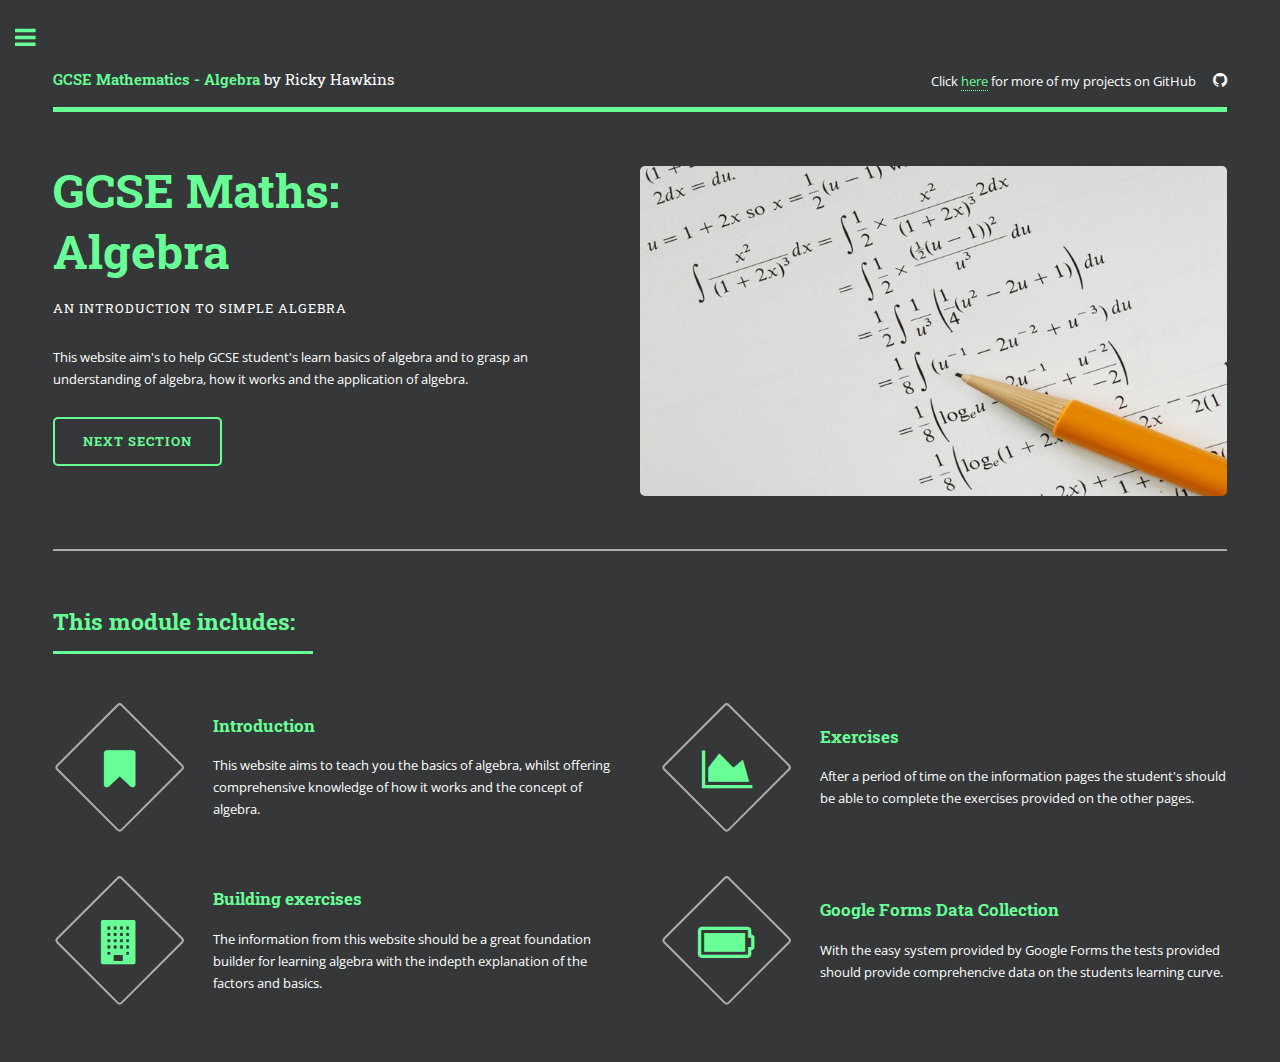
==== commit 1c0633bd: "Add files via upload" ====
--- a/index.html
+++ b/index.html
@@ -61,8 +61,8 @@
                             <article>
                                 <span class="icon fa-area-chart"></span>
                                 <div class="content">
-                                    <h3>Sapien veroeros</h3>
-                                    <p>After a period of time on the exercises student's should be able to complete the exercises provided on the other pages.</p>
+                                    <h3>Exercises</h3>
+                                    <p>After a period of time on the information pages the student's should be able to complete the exercises provided on the other pages.</p>
                                 </div>
                             </article>
                             <article>
@@ -75,7 +75,7 @@
                             <article>
                                 <span class="icon fa-battery-4"></span>
                                 <div class="content">
-                                    <h3>Sed magna finibus</h3>
+                                    <h3>Google Forms Data Collection</h3>
                                     <p>With the easy system provided by Google Forms the tests provided should provide comprehencive data on the students learning curve.</p>
                                 </div>
                             </article>
@@ -106,16 +106,16 @@
                                 <span class="opener">Information</span>
                                 <ul>
                                     <li><a href="briefoverview.html">Brief Overview</a></li>
-                                    <li><a href="#">Introduction To Algebra</a></li>
-                                    <li><a href="#">Informational One</a></li>
-                                    <li><a href="#">Informational Two</a></li>
+                                    <li><a href="introductiontoalgebra.html">Introduction To Algebra</a></li>
+                                    <li><a href="informationalone.html">Informational One</a></li>
+                                    <li><a href="informationaltwo.html">Informational Two</a></li>
                                 </ul>
                             </li>
                             <li>
                                 <span class="opener">Exercises</span>
                                 <ul>
-                                    <li><a href="#">Exercise One</a></li>
-                                    <li><a href="#">Exercise Two</a></li>
+                                    <li><a href="exerciseone.html">Exercise One</a></li>
+                                    <li><a href="exercisetwo.html">Exercise Two</a></li>
                                     <li><a href="#">Exercise Three</a></li>
                                     <li><a href="#">Exercise Four</a></li>
                                 </ul>
